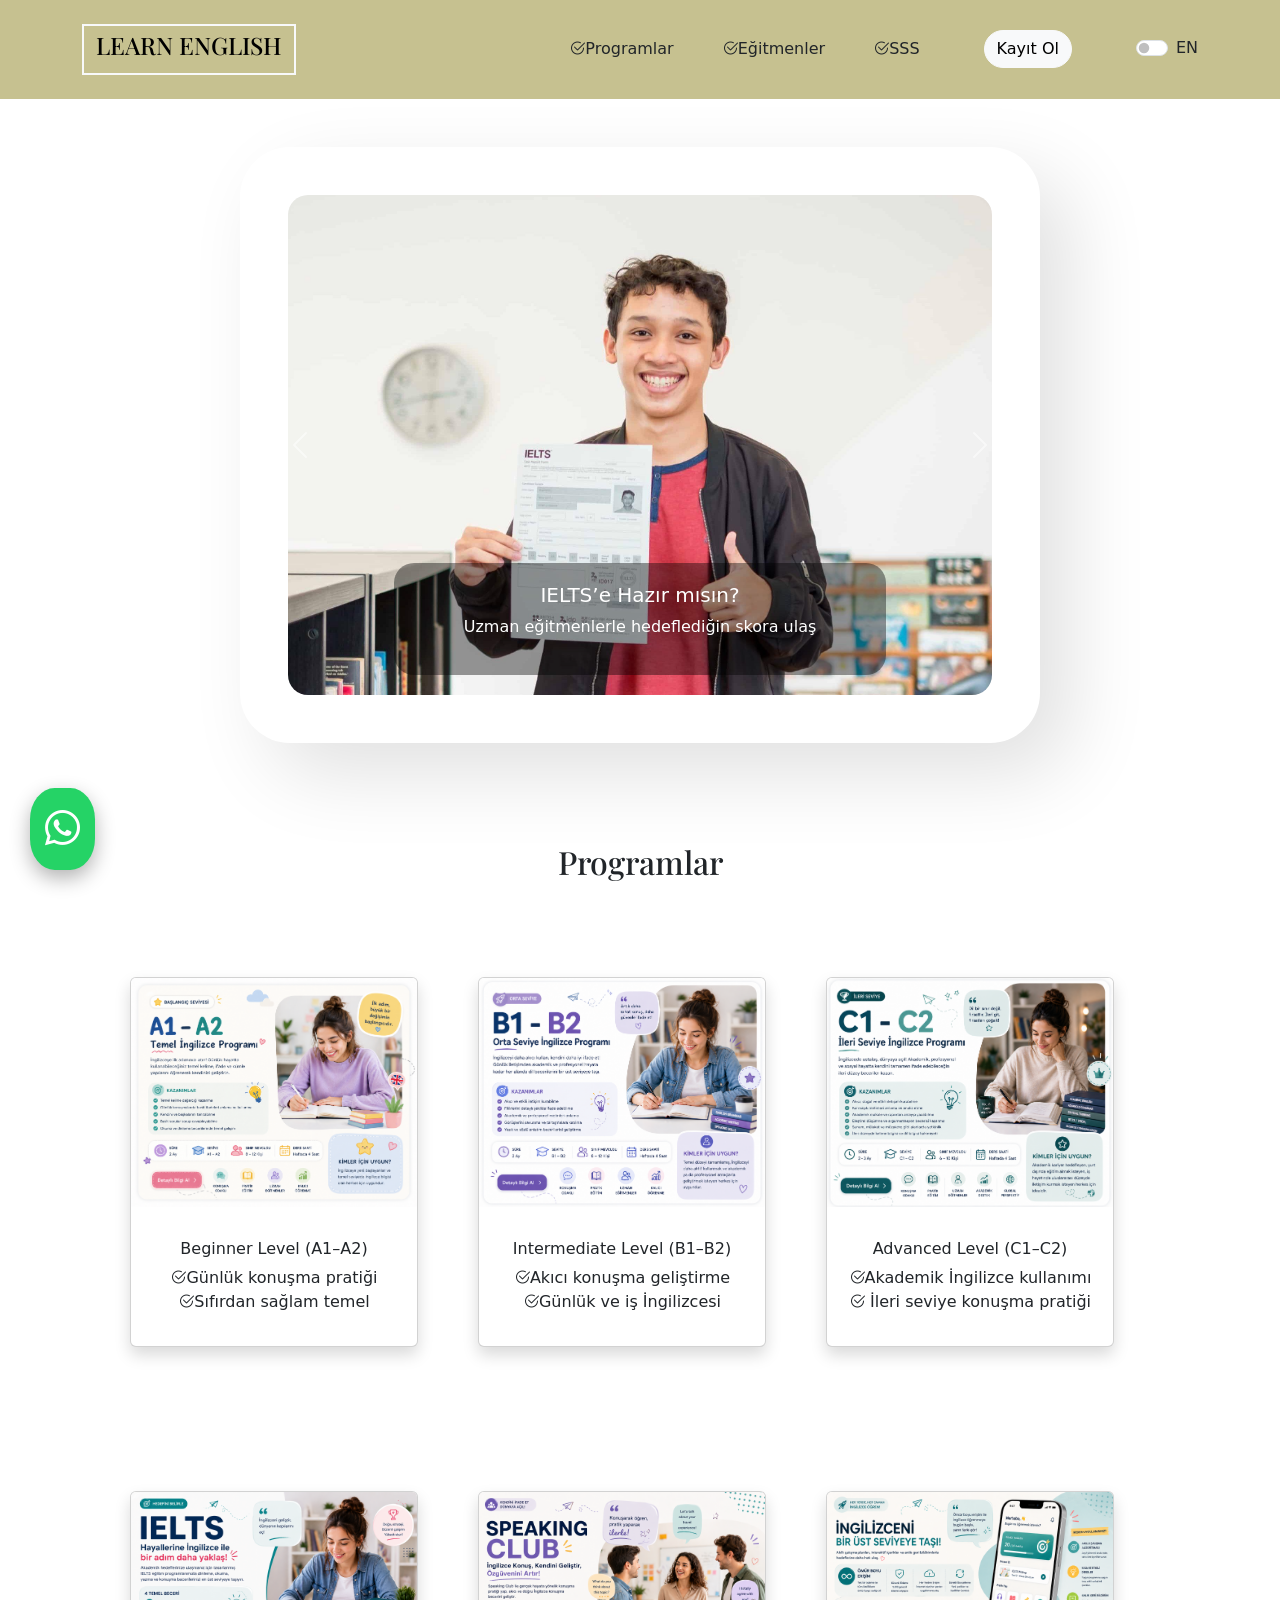
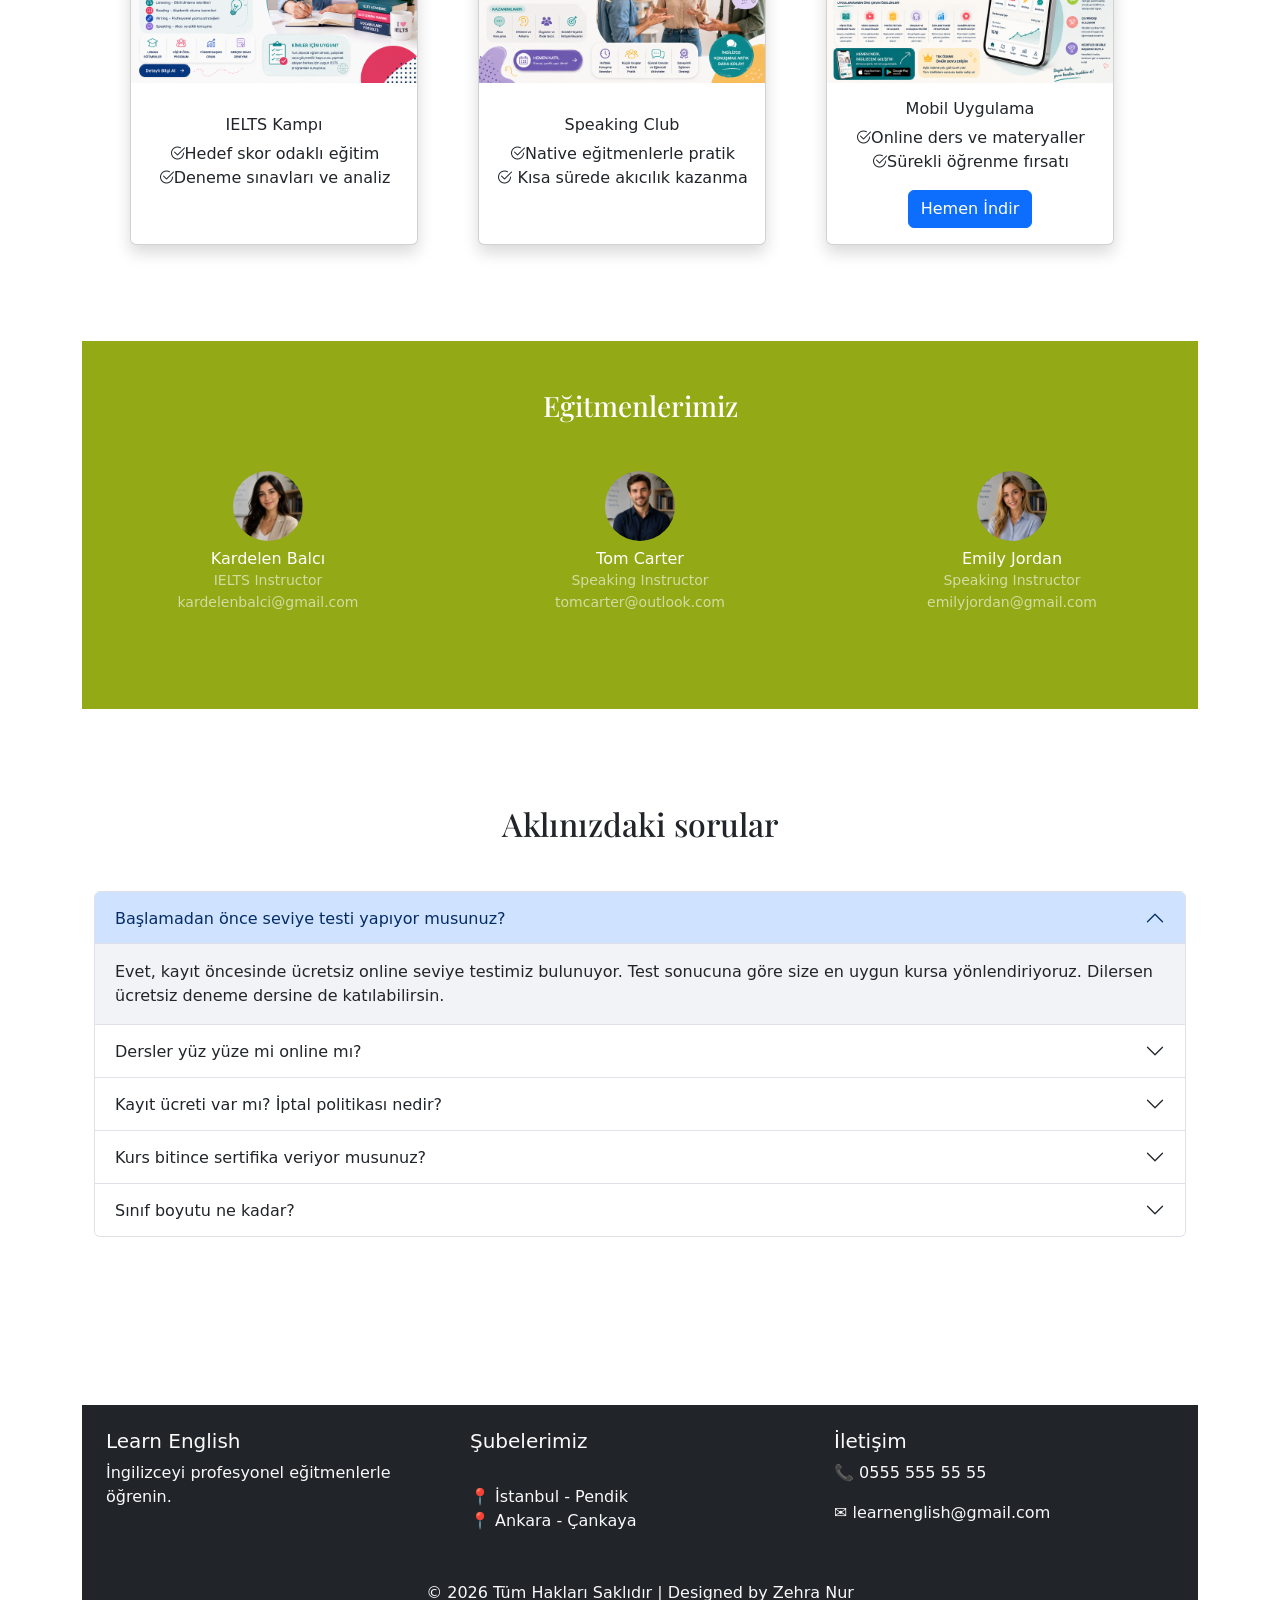
==== anasayfa.html @ 5dad7a72 "first commit" ====
<!DOCTYPE html>
<html lang="en">

<head>
    <meta charset="UTF-8">
    <meta name="viewport" content="width=device-width, initial-scale=1.0">
    <title>learnenglish</title>
    <link rel="stylesheet" href="style.css">
    <link href="https://cdn.jsdelivr.net/npm/bootstrap@5.3.8/dist/css/bootstrap.min.css" rel="stylesheet" integrity="sha384-sRIl4kxILFvY47J16cr9ZwB07vP4J8+LH7qKQnuqkuIAvNWLzeN8tE5YBujZqJLB" crossorigin="anonymous">
    <link href="https://cdn.jsdelivr.net/npm/bootstrap-icons@1.11.3/font/bootstrap-icons.css" rel="stylesheet"> <!--bootstrapin icon kütüphanesi cdn i yukarıdaki css için-->
    <!-- css için bootstrap cdn i -->


    <!-- google font tipi için link -->

    <link href="https://fonts.googleapis.com/css2?family=Playfair+Display&display=swap" rel="stylesheet">
</head>

<body>


    <nav class="navbar  py-4">

<div class="container">

<a  class="navbar-brand  navbar-expand-lg fw-normal border border-2 border-light" href="anasayfa.html"><h4 id="marka">
  <div class="container">LEARN ENGLISH</div></h4></a>


<!--3 satır şey için div açtık -->


<div class="d-flex gap-5 align-items-center">
      <a href="#programlar" class="nav-link" > <i class="bi bi-check2-circle"></i>Programlar</a>
      <a href="#eğitmenler"   class="nav-link" > <i class="bi bi-check2-circle"></i>Eğitmenler</a>
      <a href="#faq"   class="nav-link" > <i class="bi bi-check2-circle"></i>SSS</a>

      <a href="form.html" class="btn btn-light rounded-pill ms-3" id="signup">Kayıt Ol</a>

      <!--ingilizce switch butonu -->
      <div class="form-check form-switch ms-3">
  <input class="form-check-input" type="checkbox" id="languageSwitch" style="cursor: pointer;">
  <label class="form-check-label" for="languageSwitch" id="langLabel">EN</label> 
</div>
    </div>

</div>

    </nav>



<!--slider bölümü-->
<section class="slider-section">


  <div id="carouselExampleCaptions" class="carousel slide mt-5 p-5"  data-bs-ride="carousel" data-bs-interval="3000"> <!--bu özellik hızını ayarlıyor data bs interval ve otomatik hareket ettiriyor -->
  <div class="carousel-indicators ">
    <button type="button" data-bs-target="#carouselExampleCaptions" data-bs-slide-to="0" class="active" aria-current="true" aria-label="Slide 1"></button>
    <button type="button" data-bs-target="#carouselExampleCaptions" data-bs-slide-to="1" aria-label="Slide 2"></button>
    <button type="button" data-bs-target="#carouselExampleCaptions" data-bs-slide-to="2" aria-label="Slide 3"></button>
  </div>
  <div class="carousel-inner">
    <div class="carousel-item active">
      <img src="kurs foto1.jpg" class="d-block w-100" alt="resim bulunamadı">
      <div class="carousel-caption d-none d-md-block">
        <h5>IELTS’e Hazır mısın?</h5>
        <p>Uzman eğitmenlerle hedeflediğin skora ulaş</p>
      </div>
    </div>
    <div class="carousel-item">
      <img src="kurs foto2.png" class="d-block w-100" alt="resim bulunamadı">
      <div class="carousel-caption d-none d-md-block">
        <h5>Profesyonel Eğitimle İngilizceyi Öğren</h5>
        <p>Güncel kaynaklar, yardımcı kitaplar ve konuşma odaklı dersler</p>
      </div>
    </div>
    <div class="carousel-item">
      <a href="form.html"><img src="kurs foto3.png" class="d-block w-100"  alt="resim bulunamadı"></a>
      <div class="carousel-caption d-none d-md-block">
       <a href="form.html " target="_blank"><h5>Fırsatı Kaçırma, Hemen Başla</h5></a> <!--başka sayfada açılması için target ekledik-->
       <a href="form.html"><p>%20 indirim fırsatıyla hemen aramıza katıl</p></a> 
      </div>
    </div>
   
  </div>   <!--bu oklar aşağı eklenmesine ragmen nasıl uste cıkıyor -->
  <button class="carousel-control-prev" type="button" data-bs-target="#carouselExampleCaptions" data-bs-slide="prev">
    <span class="carousel-control-prev-icon" aria-hidden="true"></span>
    <span class="visually-hidden">Previous</span>
  </button>
  <button class="carousel-control-next" type="button" data-bs-target="#carouselExampleCaptions" data-bs-slide="next">
    <span class="carousel-control-next-icon" aria-hidden="true"></span>
    <span class="visually-hidden">Next</span>
  </button>
</div>

</section>





<!--programlar bölümü -->  <!--bootstrap classa shadow eklersen direkt gölgelendirir border çeker -->



<div class="container" id="programlar" >
  
<h2 id="marka"   class="section-title text-center mb-5 ">
      Programlar
    </h2>
<div class="container text-center p-5 my-5 ">
  <div class="row">
    <div class="col">
     <div class="card shadow" style="width: 18rem;" onclick="openImage('program1.png')"><!--onclick ekledik en altta body kapanmadan overlay foto var div içinde bir de css ve js kodu var incele bir de neden bu dive onclick ekledik başka div değil -->
  <img src="program1.png" class="card-img-top" alt="...">
  <div class="card-body">
    <p class="card-text"><h6>Beginner Level (A1–A2)</h6>   <i class="bi bi-check2-circle"></i>Günlük konuşma pratiği <br> <i class="bi bi-check2-circle"></i>Sıfırdan sağlam temel</p>
  </div>
</div>
    </div>
    <div class="col">
      <div class="card shadow" style="width: 18rem;" onclick="openImage('program2.png')">
  <img src="program2.png" class="card-img-top" alt="...">
  <div class="card-body">
    <p class="card-text"><h6>Intermediate Level (B1–B2)</h6> <i class="bi bi-check2-circle"></i>Akıcı konuşma geliştirme <br><i class="bi bi-check2-circle"></i>Günlük ve iş İngilizcesi </p>
  </div>
</div>
    </div>
    <div class="col">
      <div class="card shadow " style="width: 18rem;" onclick="openImage('program3.png')">
  <img src="program3.png" class="card-img-top" alt="...">
  <div class="card-body">
    <p class="card-text"> <h6>Advanced Level (C1–C2)</h6> <i class="bi bi-check2-circle"></i>Akademik İngilizce kullanımı <br><i class="bi bi-check2-circle"></i>
   İleri seviye konuşma pratiği </p>
  </div>
</div>
    </div>
  </div>
</div>

<div class="container text-center p-5  ">
  <div class="row">
    <div class="col-md-4 d-flex">
     <div class="card shadow" style="width: 18rem;" onclick="openImage('ıelts.png')"  >
  <img src="ıelts.png" class="card-img-top" alt="...">
  <div class="card-body">
    <p class="card-text"> <h6>IELTS Kampı</h6> <i class="bi bi-check2-circle"></i>Hedef skor odaklı eğitim <br> <i class="bi bi-check2-circle"></i>Deneme sınavları ve analiz </p>
</div>

</div>
    </div>
    <div class="col-md-4 d-flex">
      <div class="card shadow" style="width: 18rem;" onclick="openImage('speakıng-club.png')">
  <img src="speakıng-club.png" class="card-img-top" alt="...">
  <div class="card-body">
    <p class="card-text"> <h6>Speaking Club</h6> <i class="bi bi-check2-circle"></i>Native eğitmenlerle pratik <br> 
     <i class="bi bi-check2-circle"></i> Kısa sürede akıcılık kazanma

      
    </p>


  </div>
</div>
    </div>
    <div class="col-md-4 d-flex">

<div class="card shadow" style="width: 18rem;" onclick="openImage('app.png')">
  <img src="app.png" class="card-img-top" alt="...">
  <div class="card-body">
    <h6 class="card-title">Mobil Uygulama</h6>
    <p class="card-text"><i class="bi bi-check2-circle"></i>Online ders ve materyaller <br> <i class="bi bi-check2-circle"></i>Sürekli öğrenme fırsatı</p>
    <a href="https://www.apple.com/app-store/" target="_blank" class="btn btn-primary">Hemen İndir </a>
  </div>
</div>

    </div>
   
</div>
 
</div>

<!--eğitmenlerimiz bölümü-->

<section id="eğitmenler" class="teachers py-5 mt-5 mb-5 full-section ">
  <div class="container-fluid">

    <h3 id="marka" class="text-center mb-5 ">Eğitmenlerimiz</h3>

    <div class="row text-center ">

      <div class="col-md-4 mb-5">
        <img src="Teacher1.png" class="teacher-img">
        <h6 class="mt-2 mb-0">Kardelen Balcı</h6>
        <small>IELTS Instructor</small>
        <small class="d-block">kardelenbalci@gmail.com</small>
      </div>

      <div class="col-md-4">
        <img src="Teacher2.png" class="teacher-img">
        <h6 class="mt-2 mb-0">Tom Carter</h6>
                <small>Speaking Instructor</small> <!--small tagı yazıyı arka planda gösterir -->
                <small class="d-block">tomcarter@outlook.com</small>

      </div>

      <div class="col-md-4">
        <img src="Teacher3.png" class="teacher-img">
        <h6 class="mt-2 mb-0">Emily Jordan </h6>
        <small>Speaking Instructor</small>
        <small class="d-block">emilyjordan@gmail.com</small>
      </div>

    </div>

  </div>
</section>


<!-- sss kısmı -->


<section class="faq py-5  " id="faq" style="height:600px">
  <div class="container">

    <h2 id="marka"   class="section-title text-center mb-5">
      Aklınızdaki sorular
    </h2>

    <div class="accordion" id="faqAccordion">

      <div class="accordion-item">
        <h2 class="accordion-header" id="headingOne">
          <button class="accordion-button " type="button" data-bs-toggle="collapse" data-bs-target="#questionOne">
            Başlamadan önce seviye testi yapıyor musunuz?
          </button>
        </h2>
        <div id="questionOne" class="accordion-collapse collapse show" data-bs-parent="#faqAccordion">
          <div class="accordion-body">
            Evet, kayıt öncesinde ücretsiz online seviye testimiz bulunuyor. Test sonucuna göre size en uygun kursa yönlendiriyoruz. Dilersen ücretsiz deneme dersine de katılabilirsin.
          </div>
        </div>
      </div>

      <div class="accordion-item">
        <h2 class="accordion-header" id="headingTwo">
          <button class="accordion-button collapsed" type="button" data-bs-toggle="collapse" data-bs-target="#questionTwo">
            Dersler yüz yüze mi online mı?
          </button>
        </h2>
        <div id="questionTwo" class="accordion-collapse collapse" data-bs-parent="#faqAccordion">
          <div class="accordion-body">
            Her iki seçeneği de sunuyoruz. Merkezimizde yüz yüze ya da canlı online derslerle esnek bir öğrenme deneyimi yaşayabilirsin.
          </div>
        </div>
      </div>

      <div class="accordion-item">
        <h2 class="accordion-header" id="headingThree">
          <button class="accordion-button collapsed" type="button" data-bs-toggle="collapse" data-bs-target="#questionThree">
            Kayıt ücreti var mı? İptal politikası nedir?
          </button>
        </h2>
        <div id="questionThree" class="accordion-collapse collapse" data-bs-parent="#faqAccordion">
          <div class="accordion-body">
            Kayıt ücreti yoktur. İlk dersten itibaren 14 gün içinde herhangi bir gerekçe göstermeden iptal edebilir, ödediğin ücretin tamamını geri alabilirsin.
          </div>
        </div>
      </div>

      <div class="accordion-item">
        <h2 class="accordion-header" id="headingFour">
          <button class="accordion-button collapsed" type="button" data-bs-toggle="collapse" data-bs-target="#questionFour">
            Kurs bitince sertifika veriyor musunuz?
          </button>
        </h2>
        <div id="questionFour" class="accordion-collapse collapse" data-bs-parent="#faqAccordion">
          <div class="accordion-body">
            Evet, kurs tamamlandığında uluslararası geçerliliği olan LearnEnglish tamamlama sertifikası veriyoruz. IELTS/TOEFL kurslarında ise sınav başvuru desteği de sağlıyoruz.
          </div>
        </div>
      </div>

      <div class="accordion-item">
        <h2 class="accordion-header" id="headingFive">
          <button class="accordion-button collapsed" type="button" data-bs-toggle="collapse" data-bs-target="#questionFive">
            Sınıf boyutu ne kadar?
          </button>
        </h2>
        <div id="questionFive" class="accordion-collapse collapse" data-bs-parent="#faqAccordion">
          <div class="accordion-body">
            Maksimum 8 kişilik küçük sınıflarla çalışıyoruz. Bu sayede her öğrenciye kişisel ilgi gösterilebiliyor ve hızlı ilerleme sağlanıyor.
          </div>
        </div>
      </div>

    </div>
  </div>
</section>


<a href="https://wa.me/090000000" target="_blank" class="whatsapp-btn">
  <i class="bi bi-whatsapp"></i>
</a>




<footer class="bg-dark text-light pt-4 mt-5 w-100 container-fluid">
  <div>
    
  </div>
  <div class="container-fluid text-center text-md-start ">
    <div class="row">
                                     <!--grid maantıgı kullanmıs -->
      
      <div class="col-md-4 mb-3 ">
        <h5>Learn English</h5>
        <p>İngilizceyi profesyonel eğitmenlerle öğrenin.</p>
      </div>

      
      <div class="col-md-4 mb-3">
        <h5>Şubelerimiz</h5>
        <br>
        <ul class="list-unstyled">
          <li>📍 İstanbul - Pendik</li>
          <li>📍 Ankara - Çankaya</li>
         
        </ul>
      </div>

     
      <div class="col-md-4 mb-3">
        <h5>İletişim</h5>
        <p>📞 0555 555 55 55</p>
        <p>✉️ learnenglish@gmail.com</p>
      </div>

    </div>
  </div>

  
  <div class="text-center p-3 "> <!--ayrı divde araya çizgi cekmek istersek border top yapabiliriz bu div için -->
    © 2026 Tüm Hakları Saklıdır | Designed by Zehra Nur
  </div>
</footer>

<!--programlar bölümünde resme tıklayınca açılması için -->
<div id="imageOverlay" onclick="closeImage()">
  <img id="overlayImg">
</div>

 <script src="https://cdn.jsdelivr.net/npm/bootstrap@5.3.3/dist/js/bootstrap.bundle.min.js"></script>
  <script src="script.js"></script>



</body>
</html>



<!-- en son mobile düşünce navbarın 3 tane yazısını metü butonuna dönüştürecek responsive özelliği yaz -->
---- style.css ----
.navbar{
    background-color: #c6c190;
}
#marka{

  font-family: "Playfair Display", serif; /* şimdilik sadece marka başlığına font family verdim*/
}



.accordion-body{

  background-color: rgb(242, 243, 246);  /* accordion kapanmıyor tıklayınca ona bakacam */
}

.slider-section {
  background-color:rgb(255, 255, 255);
  padding-bottom: 100px;
}

#carouselExampleCaptions{
  max-width: 800px;
  margin:auto;

}

.carousel-item img {
  height: 500px;
  object-fit: cover;
  object-position: left center; 
  border-radius: 20px;
}

.carousel-caption {
  background: rgba(0,0,0,0.4);
  padding: 15px;
  border-radius: 20px;
  opacity:100%;
}

.carousel-caption a{

  color:white;
  text-decoration: none;  /*  linlerdeki alt çizgiyi kaldırdık */
}


.carousel { 
  max-width:1000px;
  margin: 20px auto;          /* slidera golge ver kart sekli vermek için (dliderın cevrsini değiştiremedim ona bak */
  border-radius: 50px;
  overflow: hidden;
  box-shadow:30px 30px 80px rgba(0, 0, 0, 0.12);
  
}


/* yan okları prev next icon rengini ayarlamayı öğren */
.card:hover {
  transform: scale(1.1); /*büyüme oranı */
  transition: 0.2s;  /* geçiş yumuşaklığı*/
}

.whatsapp-btn {  /* css yazmasaydık a nın içine ikon koydugumuz için direkt en alta icon gelirdi link özelliğiyle */
  position: fixed;
  bottom: 30px;
  left: 30px;  /* right yapsak sagdan kac bosluk var onu ayarlaruz*/
  background-color: #25D366;
  color: white;
  font-size: 35px;
  padding: 15px;
  border-radius: 38%;
  z-index: 999;
  box-shadow: 0 8px 20px rgba(0,0,0,0.3);  
}

.whatsapp-btn:hover {
  color: white;
  transform: scale(1.1);
}




/* form bolumu */
form{

  background-color: rgb(224, 224, 216);
 border-radius: 90px;

 
}

.form-label{
  color: rgb(21, 21, 0);
}

/* form akan başlık bölümü*/
.kayan-yazı{
  width: 100%;
  overflow: hidden;
  background: #f8f9fa;
  white-space: nowrap;
  box-sizing: border-box;
}

.kayan-yazı p {
  display: inline-block;
  padding-left: 100%;
  animation: kaydir 8s linear infinite;
  font-weight: bolder;
  color: black;

}

@keyframes kaydir {
  0% {
    transform: translateX(0);
  }
  100% {
    transform: translateX(-100%);
  }
}

/* -100% → kendi genişliği kadar sola gider
100% → kendi genişliği kadar sağa gider*/

/* eğitmenler */
.teachers {
  background: #93a915;
  color: white;
}

.teacher-img {
  width: 70px;
  height: 70px;
  border-radius: 50%;
}

small {
  color: rgba(255,255,255,0.6);
}


#imageOverlay {
  position: fixed;
  top: 0;
  left: 0;
  width: 100%;
  height: 100%;
  background-color: rgba(0,0,0,0.8);
  display: none;
  justify-content: center;
  align-items: center;
  z-index: 9999;
}

#overlayImg {
  max-width: 90%;
  max-height: 90%;
}


/* butona basınca renginin değişmesini ayarlayamadım ona bak */
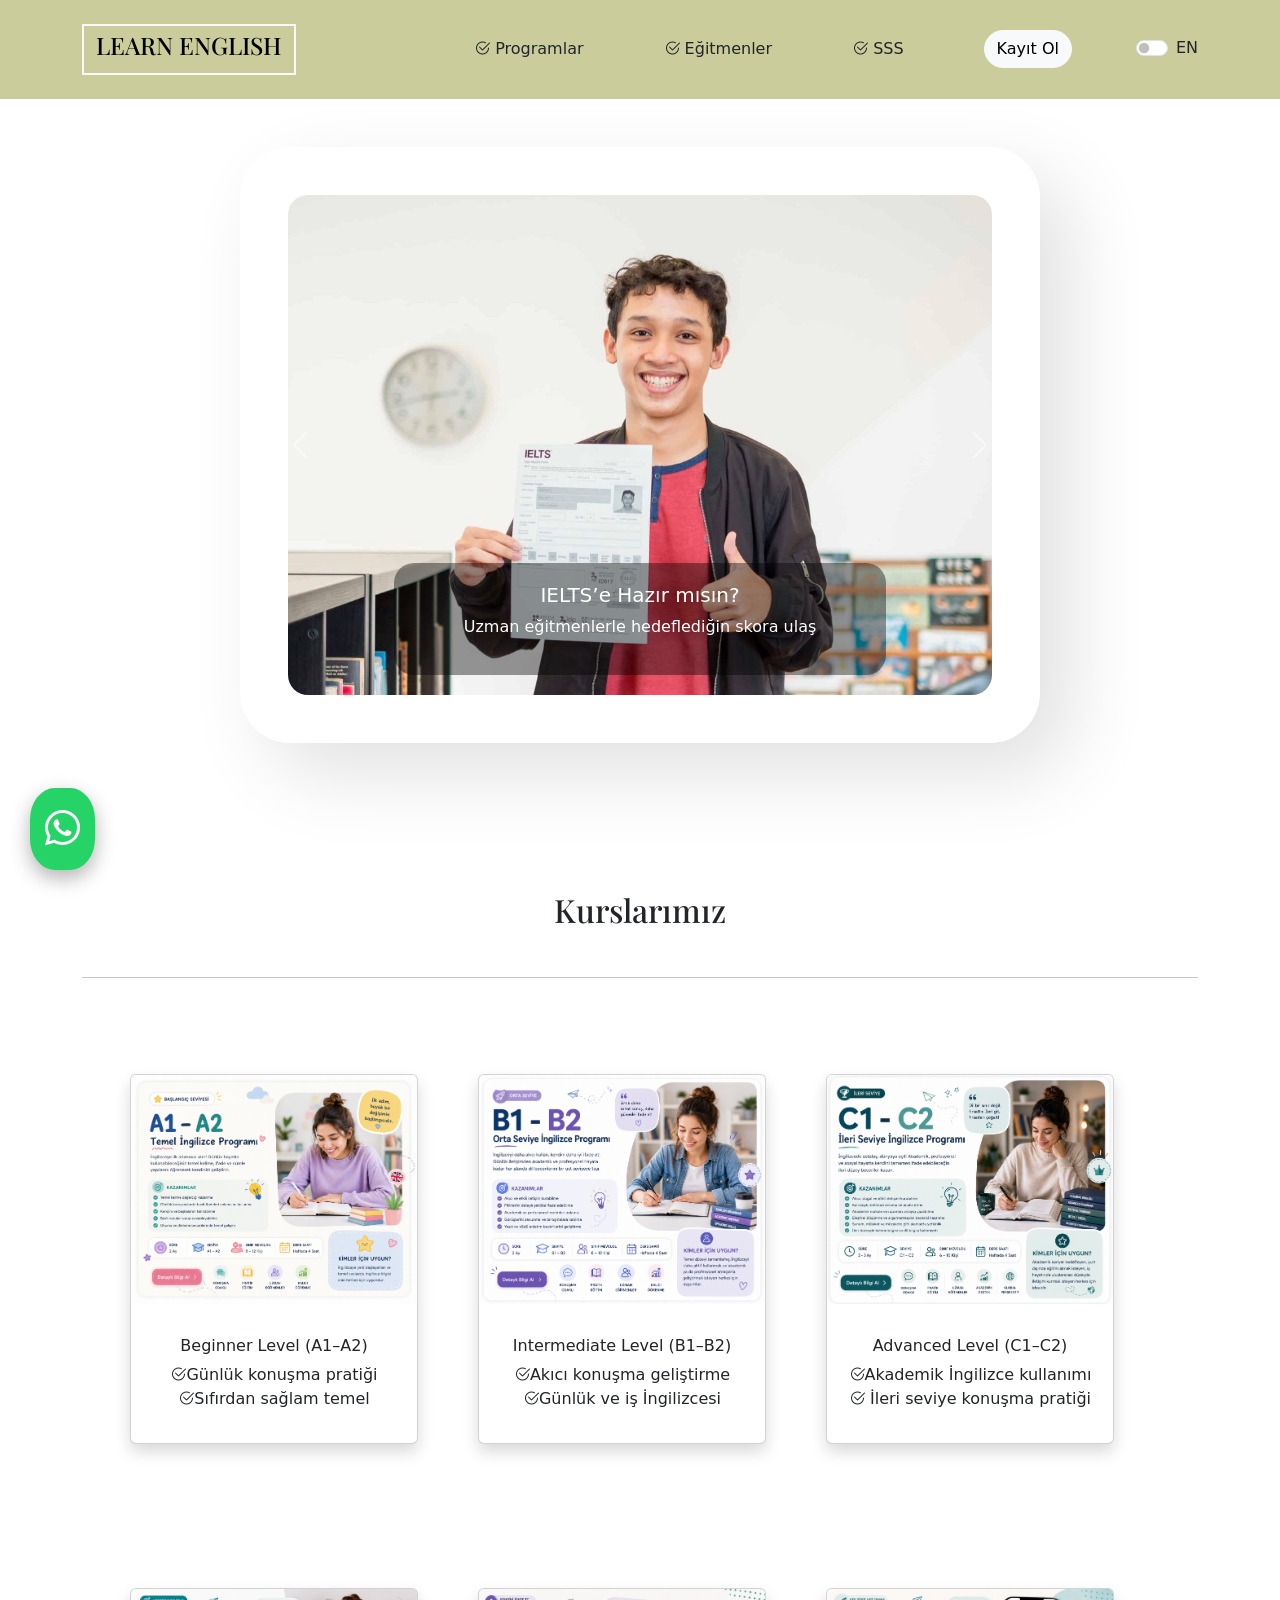
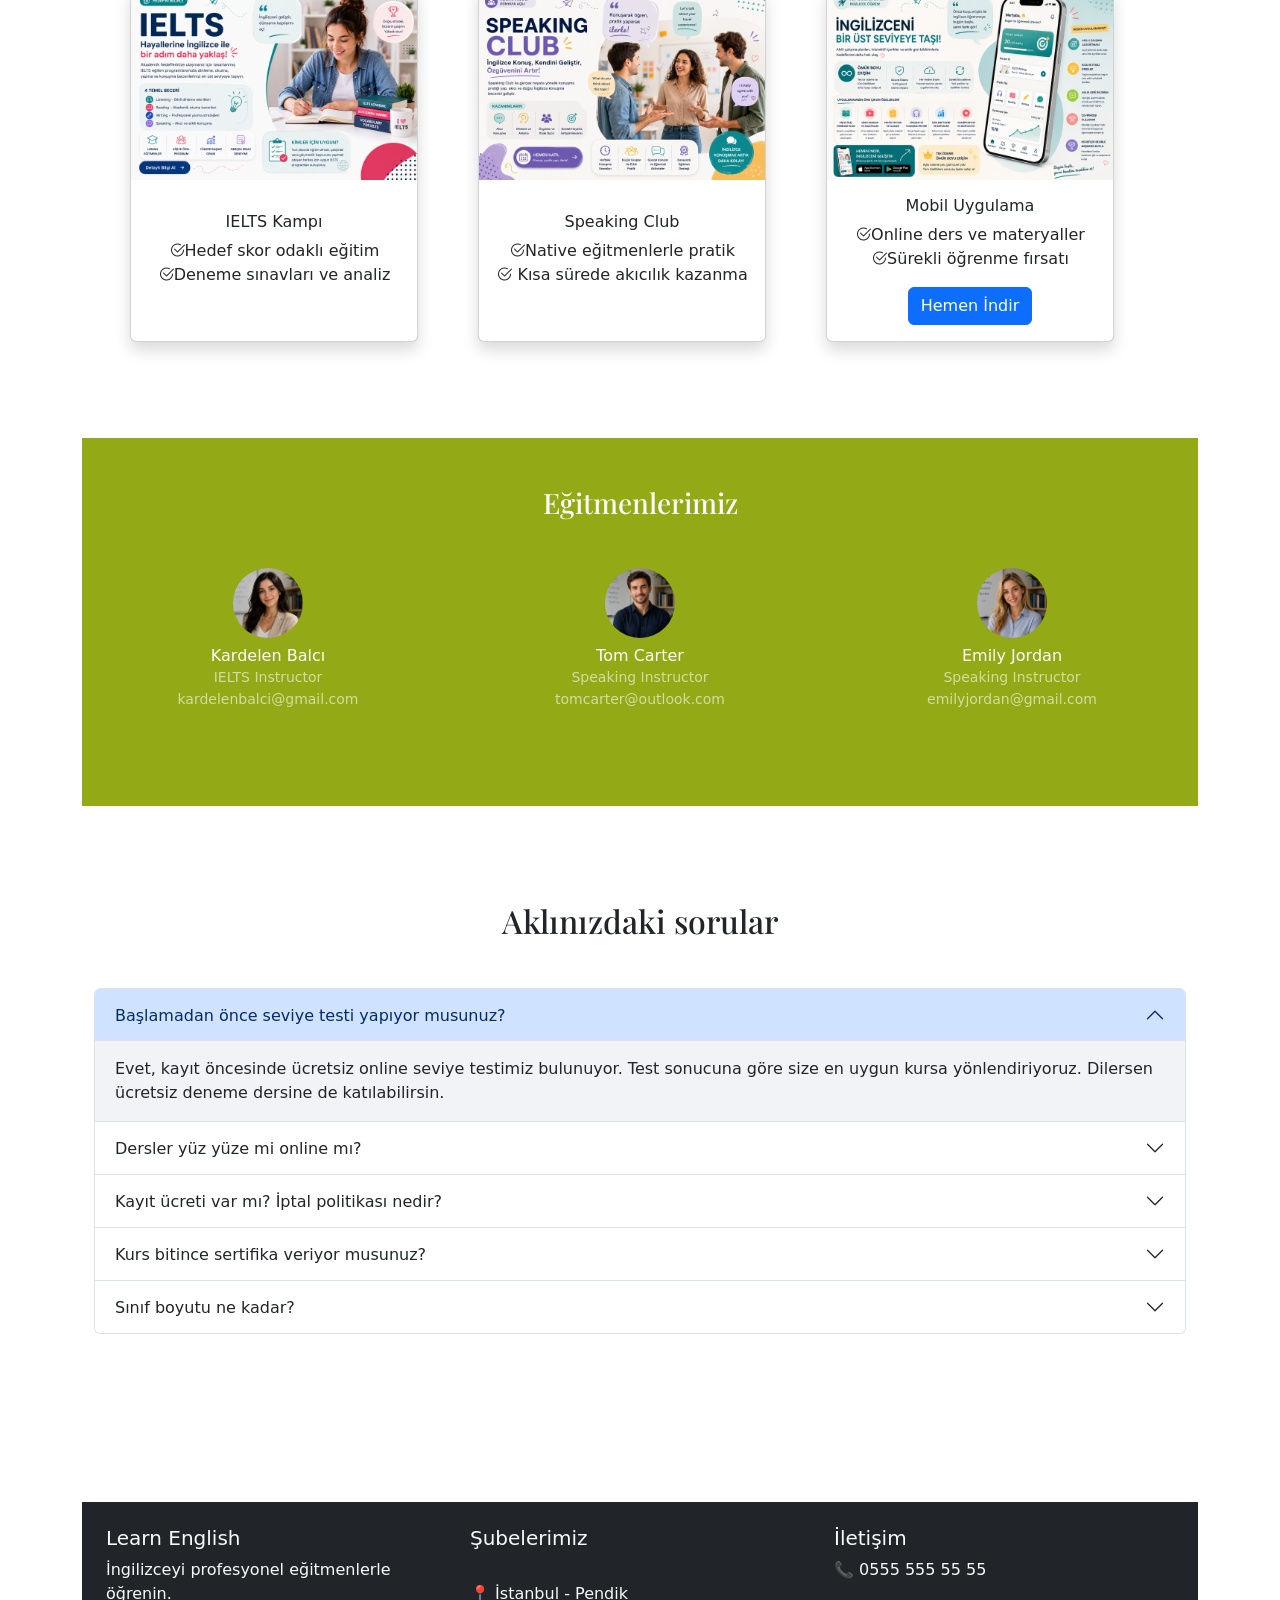
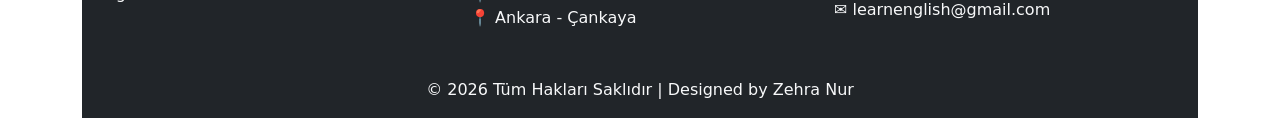
==== commit fea12ebf: "updated language switch and website sections" ====
--- a/anasayfa.html
+++ b/anasayfa.html
@@ -23,19 +23,21 @@
 
 <div class="container">
 
-<a  class="navbar-brand  navbar-expand-lg fw-normal border border-2 border-light" href="anasayfa.html"><h4 id="marka">
+<a  class="navbar-brand  navbar-expand-lg fw-normal border border-2 border-light" href="anasayfa.html"><h4 class="marka">
   <div class="container">LEARN ENGLISH</div></h4></a>
 
 
 <!--3 satır şey için div açtık -->
 
 
-<div class="d-flex gap-5 align-items-center">
-      <a href="#programlar" class="nav-link" > <i class="bi bi-check2-circle"></i>Programlar</a>
-      <a href="#eğitmenler"   class="nav-link" > <i class="bi bi-check2-circle"></i>Eğitmenler</a>
-      <a href="#faq"   class="nav-link" > <i class="bi bi-check2-circle"></i>SSS</a>
-
-      <a href="form.html" class="btn btn-light rounded-pill ms-3" id="signup">Kayıt Ol</a>
+<div class="d-flex gap-5 align-items-center ">
+      <a href="#programlar"   class="nav-link mx-3" > <i class="bi bi-check2-circle"></i> <span id="programText">Programlar</span></a>
+      <a href="#eğitmenler"  class="nav-link mx-3" > <i class="bi bi-check2-circle"></i>  <span id="teacherText">Eğitmenler</span>
+</a>
+      <a href="#faq"   class="nav-link mx-3" > <i class="bi bi-check2-circle"></i>  <span id="sssText">SSS</span>
+</a>
+
+      <a href="form.html"  class="btn btn-light rounded-pill ms-3" id="signup">Kayıt Ol</a>
 
       <!--ingilizce switch butonu -->
       <div class="form-check form-switch ms-3">
@@ -106,14 +108,14 @@
 
 <div class="container" id="programlar" >
   
-<h2 id="marka"   class="section-title text-center mb-5 ">
-      Programlar
-    </h2>
+<h2 id="BaslikProgramlar" class="section-title text-center mb-5 my-5 marka">
+      Kurslarımız
+    </h2> <hr>
 <div class="container text-center p-5 my-5 ">
   <div class="row">
     <div class="col">
      <div class="card shadow" style="width: 18rem;" onclick="openImage('program1.png')"><!--onclick ekledik en altta body kapanmadan overlay foto var div içinde bir de css ve js kodu var incele bir de neden bu dive onclick ekledik başka div değil -->
-  <img src="program1.png" class="card-img-top" alt="...">
+  <img src="program1.png" class="card-img-top" alt="resim bulunamadı">
   <div class="card-body">
     <p class="card-text"><h6>Beginner Level (A1–A2)</h6>   <i class="bi bi-check2-circle"></i>Günlük konuşma pratiği <br> <i class="bi bi-check2-circle"></i>Sıfırdan sağlam temel</p>
   </div>
@@ -121,7 +123,7 @@
     </div>
     <div class="col">
       <div class="card shadow" style="width: 18rem;" onclick="openImage('program2.png')">
-  <img src="program2.png" class="card-img-top" alt="...">
+  <img src="program2.png" class="card-img-top" alt="resim bulunamadı">
   <div class="card-body">
     <p class="card-text"><h6>Intermediate Level (B1–B2)</h6> <i class="bi bi-check2-circle"></i>Akıcı konuşma geliştirme <br><i class="bi bi-check2-circle"></i>Günlük ve iş İngilizcesi </p>
   </div>
@@ -129,7 +131,7 @@
     </div>
     <div class="col">
       <div class="card shadow " style="width: 18rem;" onclick="openImage('program3.png')">
-  <img src="program3.png" class="card-img-top" alt="...">
+  <img src="program3.png" class="card-img-top" alt="resim bulunamadı ">
   <div class="card-body">
     <p class="card-text"> <h6>Advanced Level (C1–C2)</h6> <i class="bi bi-check2-circle"></i>Akademik İngilizce kullanımı <br><i class="bi bi-check2-circle"></i>
    İleri seviye konuşma pratiği </p>
@@ -142,8 +144,8 @@
 <div class="container text-center p-5  ">
   <div class="row">
     <div class="col-md-4 d-flex">
-     <div class="card shadow" style="width: 18rem;" onclick="openImage('ıelts.png')"  >
-  <img src="ıelts.png" class="card-img-top" alt="...">
+     <div class="card shadow" style="width: 18rem;" onclick="openImage('ielts.png')"  >
+  <img src="ielts.png" class="card-img-top" alt="resim bulunamadı">
   <div class="card-body">
     <p class="card-text"> <h6>IELTS Kampı</h6> <i class="bi bi-check2-circle"></i>Hedef skor odaklı eğitim <br> <i class="bi bi-check2-circle"></i>Deneme sınavları ve analiz </p>
 </div>
@@ -152,7 +154,7 @@
     </div>
     <div class="col-md-4 d-flex">
       <div class="card shadow" style="width: 18rem;" onclick="openImage('speakıng-club.png')">
-  <img src="speakıng-club.png" class="card-img-top" alt="...">
+  <img src="speakıng-club.png" class="card-img-top" alt="resim bulunamadı">
   <div class="card-body">
     <p class="card-text"> <h6>Speaking Club</h6> <i class="bi bi-check2-circle"></i>Native eğitmenlerle pratik <br> 
      <i class="bi bi-check2-circle"></i> Kısa sürede akıcılık kazanma
@@ -167,7 +169,7 @@
     <div class="col-md-4 d-flex">
 
 <div class="card shadow" style="width: 18rem;" onclick="openImage('app.png')">
-  <img src="app.png" class="card-img-top" alt="...">
+  <img src="app.png" class="card-img-top" alt="resim bulunamadı">
   <div class="card-body">
     <h6 class="card-title">Mobil Uygulama</h6>
     <p class="card-text"><i class="bi bi-check2-circle"></i>Online ders ve materyaller <br> <i class="bi bi-check2-circle"></i>Sürekli öğrenme fırsatı</p>
@@ -186,7 +188,7 @@
 <section id="eğitmenler" class="teachers py-5 mt-5 mb-5 full-section ">
   <div class="container-fluid">
 
-    <h3 id="marka" class="text-center mb-5 ">Eğitmenlerimiz</h3>
+    <h3 id="eğitmenlerBaslik" class="text-center mb-5 marka ">Eğitmenlerimiz</h3>
 
     <div class="row text-center ">
 
@@ -224,7 +226,7 @@
 <section class="faq py-5  " id="faq" style="height:600px">
   <div class="container">
 
-    <h2 id="marka"   class="section-title text-center mb-5">
+    <h2  id="FAQ" class="section-title text-center mb-5 marka ">
       Aklınızdaki sorular
     </h2>
 
@@ -232,8 +234,9 @@
 
       <div class="accordion-item">
         <h2 class="accordion-header" id="headingOne">
-          <button class="accordion-button " type="button" data-bs-toggle="collapse" data-bs-target="#questionOne">
+          <button class="accordion-button " type="button" data-bs-toggle="collapse" data-bs-target="#questionOne" >
             Başlamadan önce seviye testi yapıyor musunuz?
+            
           </button>
         </h2>
         <div id="questionOne" class="accordion-collapse collapse show" data-bs-parent="#faqAccordion">
@@ -322,7 +325,7 @@
 
       
       <div class="col-md-4 mb-3">
-        <h5>Şubelerimiz</h5>
+        <h5 id="şubeler">Şubelerimiz</h5>
         <br>
         <ul class="list-unstyled">
           <li>📍 İstanbul - Pendik</li>
@@ -333,7 +336,7 @@
 
      
       <div class="col-md-4 mb-3">
-        <h5>İletişim</h5>
+        <h5 id="contact">İletişim</h5>
         <p>📞 0555 555 55 55</p>
         <p>✉️ learnenglish@gmail.com</p>
       </div>
--- a/style.css
+++ b/style.css
@@ -1,9 +1,10 @@
 
 
 .navbar{
-    background-color: #c6c190;
+    background-color: #cacd9b;
 }
-#marka{
+
+.marka{
 
   font-family: "Playfair Display", serif; /* şimdilik sadece marka başlığına font family verdim*/
 }
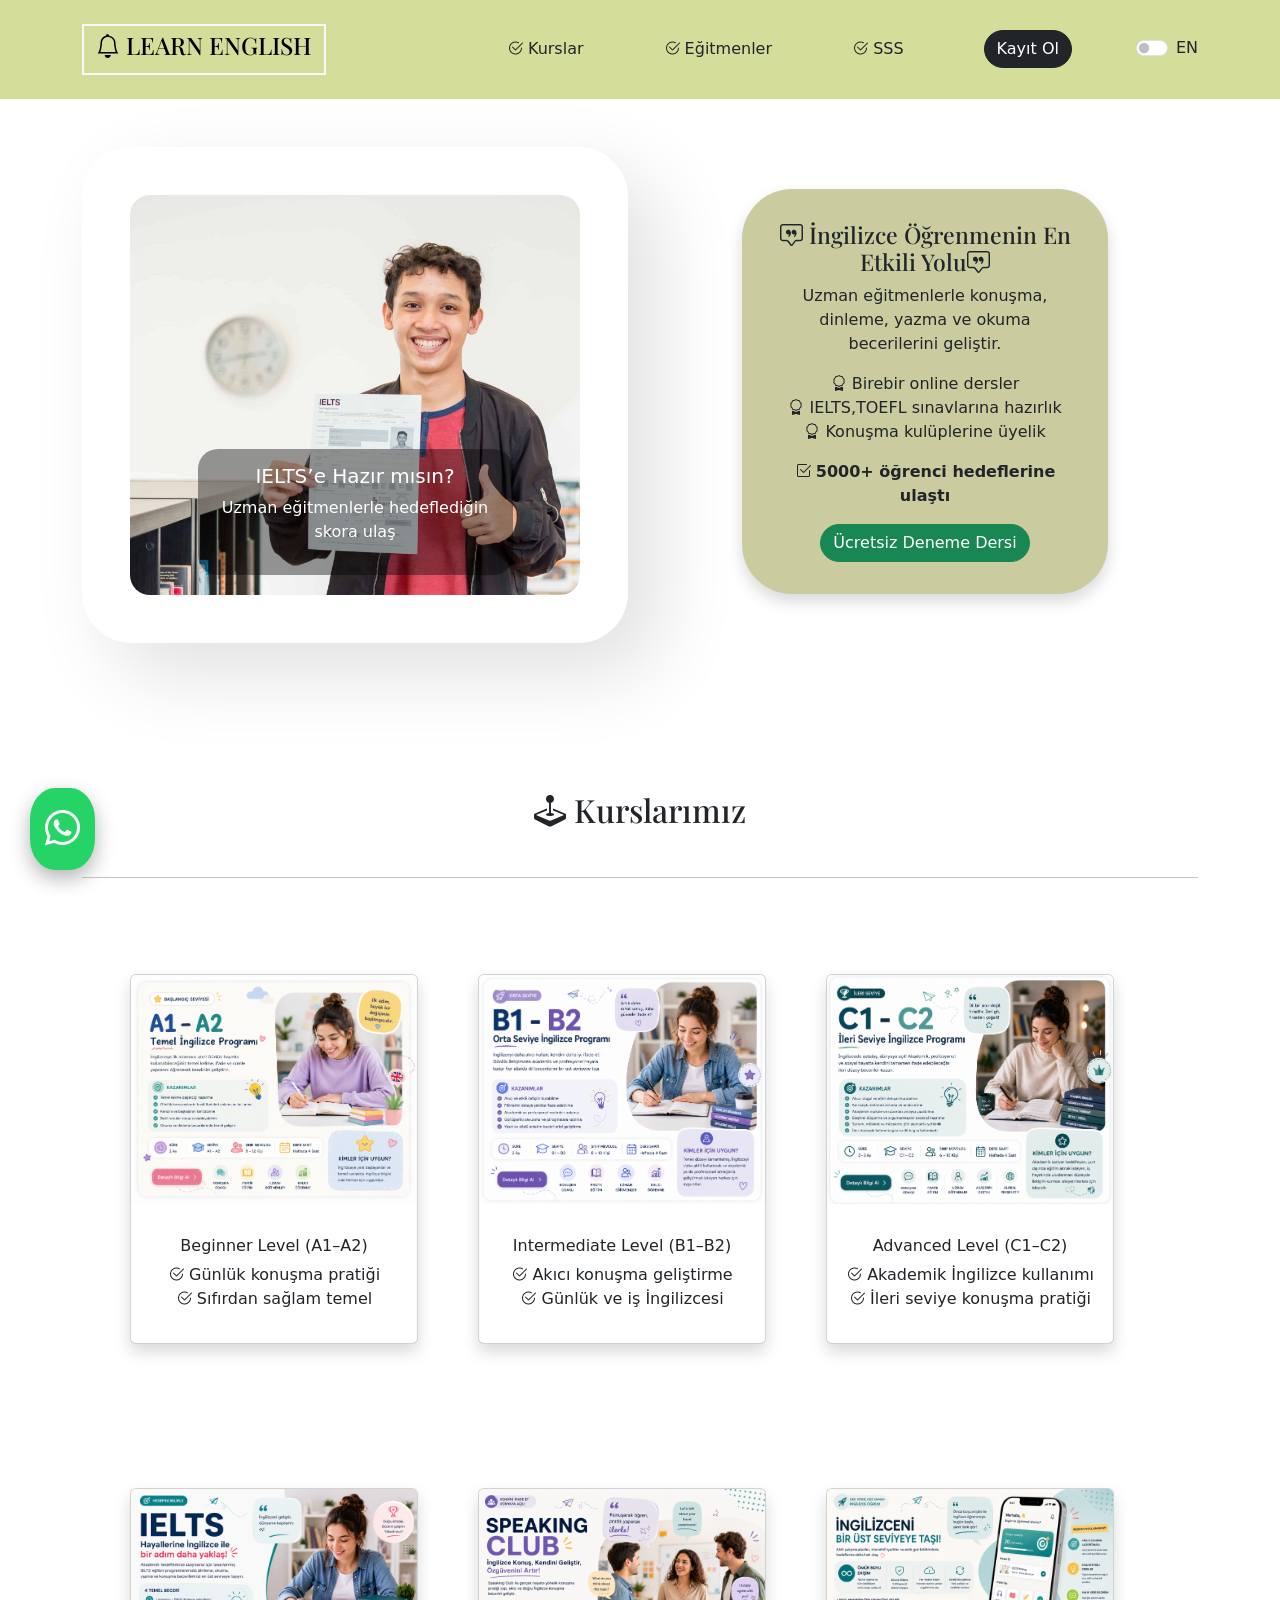
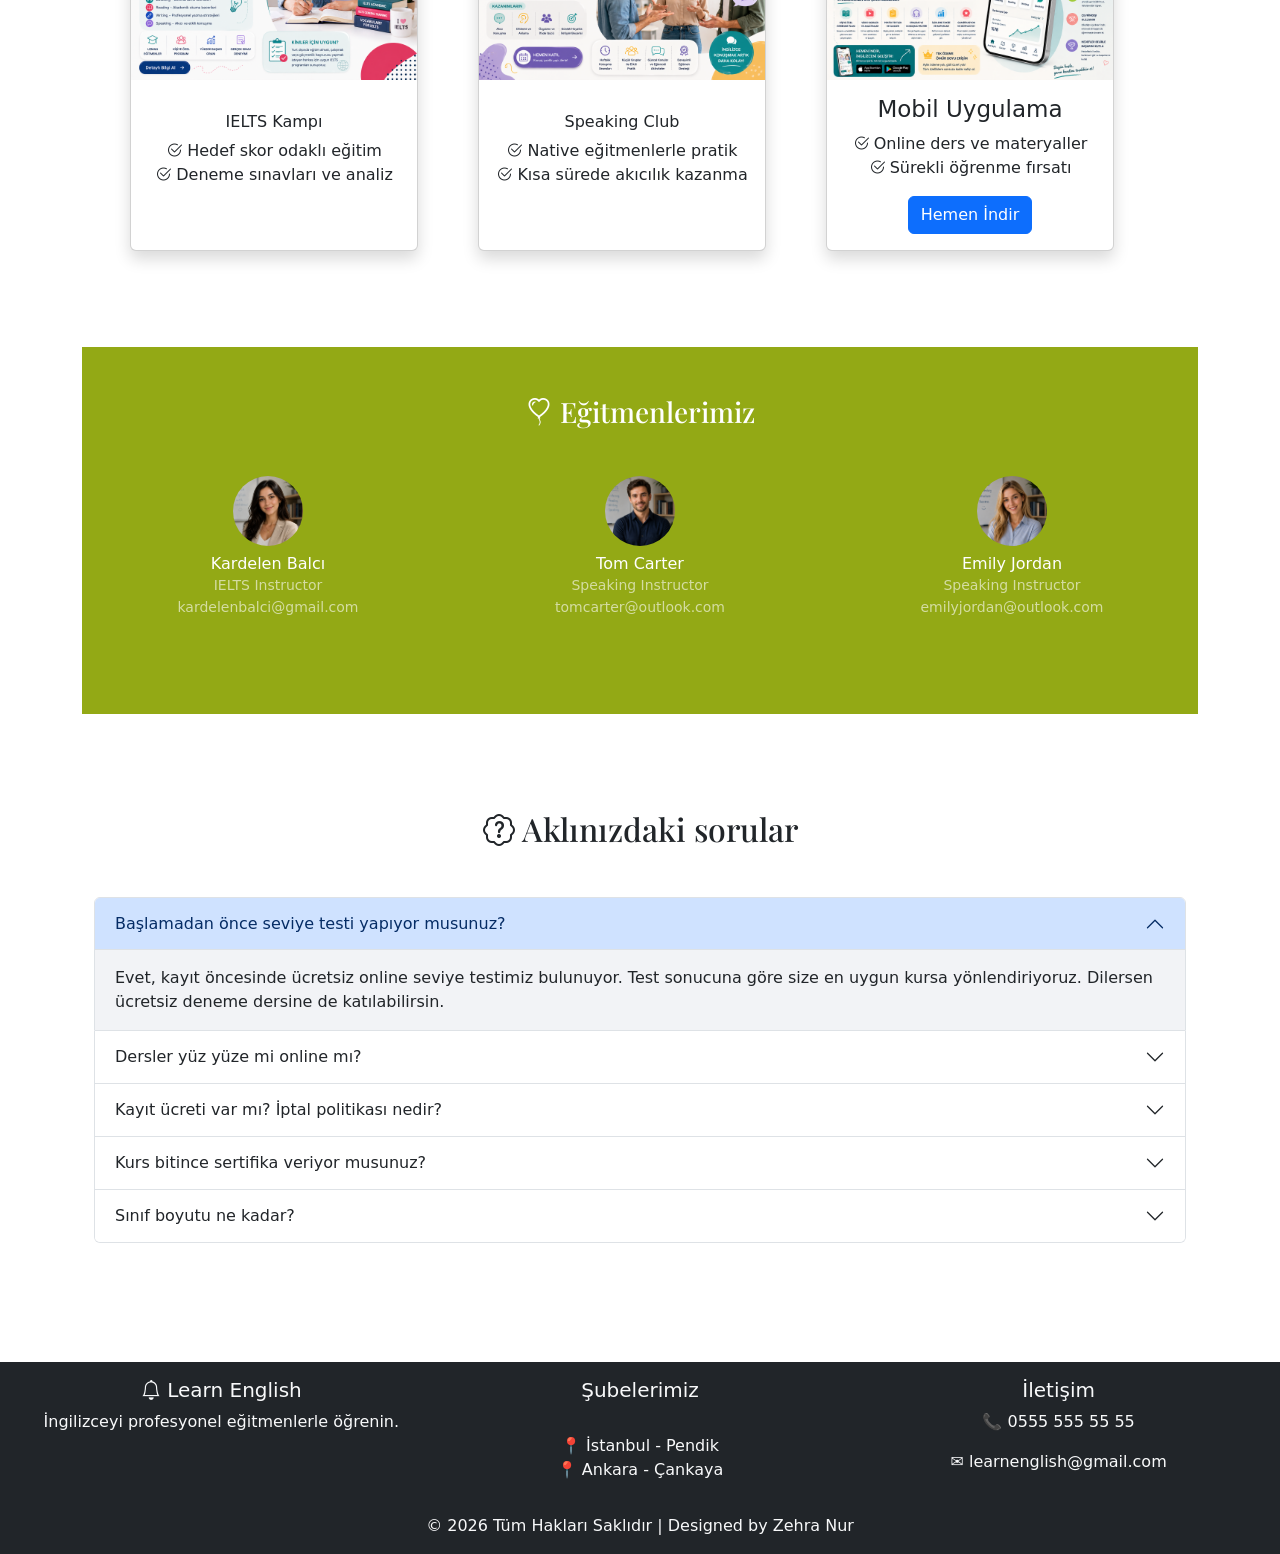
==== commit c8cb1904: "Added language switch and form improvements" ====
--- a/anasayfa.html
+++ b/anasayfa.html
@@ -2,369 +2,530 @@
 <html lang="en">
 
 <head>
-    <meta charset="UTF-8">
-    <meta name="viewport" content="width=device-width, initial-scale=1.0">
-    <title>learnenglish</title>
-    <link rel="stylesheet" href="style.css">
-    <link href="https://cdn.jsdelivr.net/npm/bootstrap@5.3.8/dist/css/bootstrap.min.css" rel="stylesheet" integrity="sha384-sRIl4kxILFvY47J16cr9ZwB07vP4J8+LH7qKQnuqkuIAvNWLzeN8tE5YBujZqJLB" crossorigin="anonymous">
-    <link href="https://cdn.jsdelivr.net/npm/bootstrap-icons@1.11.3/font/bootstrap-icons.css" rel="stylesheet"> <!--bootstrapin icon kütüphanesi cdn i yukarıdaki css için-->
-    <!-- css için bootstrap cdn i -->
-
-
-    <!-- google font tipi için link -->
-
-    <link href="https://fonts.googleapis.com/css2?family=Playfair+Display&display=swap" rel="stylesheet">
+  <meta charset="UTF-8">
+  <meta name="viewport" content="width=device-width, initial-scale=1.0">
+  <title>learnenglish</title>
+  <link href="https://cdn.jsdelivr.net/npm/bootstrap@5.3.8/dist/css/bootstrap.min.css" rel="stylesheet"
+    integrity="sha384-sRIl4kxILFvY47J16cr9ZwB07vP4J8+LH7qKQnuqkuIAvNWLzeN8tE5YBujZqJLB" crossorigin="anonymous">
+  <link href="https://cdn.jsdelivr.net/npm/bootstrap-icons@1.11.3/font/bootstrap-icons.css" rel="stylesheet">
+  <link rel="stylesheet" href="style.css">
+  
+  <!--bootstrapin icon kütüphanesi cdn i yukarıdaki css için-->
+  <!-- css için bootstrap cdn i -->
+
+
+  <!-- google font tipi için link -->
+
+  <link href="https://fonts.googleapis.com/css2?family=Playfair+Display&display=swap" rel="stylesheet">
 </head>
 
 <body>
 
 
-    <nav class="navbar  py-4">
-
-<div class="container">
-
-<a  class="navbar-brand  navbar-expand-lg fw-normal border border-2 border-light" href="anasayfa.html"><h4 class="marka">
-  <div class="container">LEARN ENGLISH</div></h4></a>
-
-
-<!--3 satır şey için div açtık -->
-
-
-<div class="d-flex gap-5 align-items-center ">
-      <a href="#programlar"   class="nav-link mx-3" > <i class="bi bi-check2-circle"></i> <span id="programText">Programlar</span></a>
-      <a href="#eğitmenler"  class="nav-link mx-3" > <i class="bi bi-check2-circle"></i>  <span id="teacherText">Eğitmenler</span>
-</a>
-      <a href="#faq"   class="nav-link mx-3" > <i class="bi bi-check2-circle"></i>  <span id="sssText">SSS</span>
-</a>
-
-      <a href="form.html"  class="btn btn-light rounded-pill ms-3" id="signup">Kayıt Ol</a>
-
-      <!--ingilizce switch butonu -->
-      <div class="form-check form-switch ms-3">
-  <input class="form-check-input" type="checkbox" id="languageSwitch" style="cursor: pointer;">
-  <label class="form-check-label" for="languageSwitch" id="langLabel">EN</label> 
-</div>
-    </div>
-
-</div>
-
-    </nav>
-
-
-
-<!--slider bölümü-->
-<section class="slider-section">
-
-
-  <div id="carouselExampleCaptions" class="carousel slide mt-5 p-5"  data-bs-ride="carousel" data-bs-interval="3000"> <!--bu özellik hızını ayarlıyor data bs interval ve otomatik hareket ettiriyor -->
-  <div class="carousel-indicators ">
-    <button type="button" data-bs-target="#carouselExampleCaptions" data-bs-slide-to="0" class="active" aria-current="true" aria-label="Slide 1"></button>
-    <button type="button" data-bs-target="#carouselExampleCaptions" data-bs-slide-to="1" aria-label="Slide 2"></button>
-    <button type="button" data-bs-target="#carouselExampleCaptions" data-bs-slide-to="2" aria-label="Slide 3"></button>
+  <nav class="navbar  py-4">
+
+    <div class="container">
+
+      <a class="navbar-brand  navbar-expand-lg fw-normal border  border-2 border-light" href="anasayfa.html">
+        <h4 class="marka">
+          <div class="container"><i class="bi bi-bell"></i> LEARN ENGLISH</div>
+        </h4>
+      </a>
+
+
+      <!--3 satır şey için div açtık -->
+
+
+      <div class="d-flex gap-5 align-items-center ">
+        <a href="#programlar" class="nav-link mx-3"> <i class="bi bi-check2-circle"></i> <span data-tr="Kurslar"
+            data-en="Courses">Kurslar</span></a>
+        <a href="#eğitmenler" class="nav-link mx-3"> <i class="bi bi-check2-circle"></i> <span data-tr="Eğitmenler"
+            data-en="Instructors">Eğitmenler</span>
+        </a>
+        <a href="#faq" class="nav-link mx-3"> <i class="bi bi-check2-circle"></i> <span data-tr="SSS"
+            data-en="FAQ">SSS</span>
+        </a>
+
+        <a href="form.html" class="btn btn-dark rounded-pill ms-3" id="signup"> <span data-tr="Kayıt Ol"
+            data-en="Sign Up">Kayıt Ol</span></a>
+
+        <!--ingilizce switch butonu -->
+        <div class="form-check form-switch ms-3">
+          <input class="form-check-input" type="checkbox" id="languageSwitch" style="cursor: pointer;">
+          <label class="form-check-label" for="languageSwitch" id="langLabel">EN</label>
+        </div>
+      </div>
+
+    </div>
+
+  </nav>
+
+
+
+  <!--slider ve yazı-->
+
+  <div class="container text-center">
+    <div class="row">
+      <div class="col-6">
+        <section class="slider-section">
+
+
+          <div id="carouselExampleCaptions" class="carousel slide mt-5 p-5" data-bs-ride="carousel"
+            data-bs-interval="3000"> <!--bu özellik hızını ayarlıyor data bs interval ve otomatik hareket ettiriyor -->
+            <div class="carousel-indicators ">
+              <button type="button" data-bs-target="#carouselExampleCaptions" data-bs-slide-to="0" class="active"
+                aria-current="true" aria-label="Slide 1"></button>
+              <button type="button" data-bs-target="#carouselExampleCaptions" data-bs-slide-to="1"
+                aria-label="Slide 2"></button>
+              <button type="button" data-bs-target="#carouselExampleCaptions" data-bs-slide-to="2"
+                aria-label="Slide 3"></button>
+            </div>
+            <div class="carousel-inner">
+              <div class="carousel-item active">
+                <img src="kurs foto1.jpg" class="d-block w-100" alt="resim bulunamadı">
+                <div class="carousel-caption d-none d-md-block">
+                  <h5> <span data-tr="IELTS’e Hazır mısın?" data-en="Are you ready for IELTS">IELTS’e Hazır
+                      mısın?</span></h5>
+                  <p> <span data-tr="Uzman eğitmenlerle hedeflediğin skora ulaş"
+                      data-en="Reach your target score with expert instructors.">Uzman eğitmenlerle hedeflediğin skora
+                      ulaş</span>
+                  </p>
+                </div>
+              </div>
+              <div class="carousel-item">
+                <img src="kurs foto2.png" class="d-block w-100" alt="resim bulunamadı">
+                <div class="carousel-caption d-none d-md-block">
+                  <h5> <span data-tr="Profesyonel Eğitimle İngilizceyi Öğren"
+                      data-en="Learn English with Professional Instructors">Profesyonel Eğitimle İngilizceyi
+                      Öğren</span>
+                  </h5>
+                  <p> <span data-tr="Güncel kaynaklar, yardımcı kitaplar ve konuşma odaklı dersler"
+                      data-en="Lessons focused on speaking, supported by up-to-date resources and learning materials.">Güncel
+                      kaynaklar, yardımcı kitaplar ve konuşma odaklı dersler</span>
+                  </p>
+                </div>
+              </div>
+              <div class="carousel-item">
+                <a href="form.html"><img src="kurs foto3.png" class="d-block w-100" alt="resim bulunamadı"></a>
+                <div class="carousel-caption d-none d-md-block">
+                  <a href="form.html " target="_blank">
+                    <h5> <span data-tr="Fırsatı Kaçırma, Hemen Başla"
+                        data-en="Don't Miss This Opportunity, Start Today">Fırsatı Kaçırma, Hemen Başla</span>
+                    </h5>
+                  </a> <!--başka sayfada açılması için target ekledik-->
+                  <a href="form.html"> <span data-tr="%20 indirim fırsatıyla hemen aramıza katıl"
+                      data-en="Get 20% off and join our community today.">%20 indirim fırsatıyla hemen aramıza
+                      katıl</span>
+                  </a>
+                </div>
+              </div>
+
+            </div> <!--bu oklar aşağı eklenmesine ragmen nasıl uste cıkıyor -->
+            <button class="carousel-control-prev" type="button" data-bs-target="#carouselExampleCaptions"
+              data-bs-slide="prev">
+              <span class="carousel-control-prev-icon" aria-hidden="true"></span>
+              <span class="visually-hidden">Previous</span>
+            </button>
+            <button class="carousel-control-next" type="button" data-bs-target="#carouselExampleCaptions"
+              data-bs-slide="next">
+              <span class="carousel-control-next-icon" aria-hidden="true"></span>
+              <span class="visually-hidden">Next</span>
+            </button>
+          </div>
+
+        </section>
+
+
+
+
+      </div>
+      <div class="col-6">
+        <div id="introcard" class="card border-0 shadow p-3 ">
+          <div class="card-body">
+            <h2 class="card-title marka "><i class="bi bi-chat-square-quote"></i> <span
+                data-tr="İngilizce Öğrenmenin En Etkili Yolu"
+                data-en="The Most Effective Way to Learn English">İngilizce Öğrenmenin En Etkili Yolu</span><i
+                class="bi bi-chat-square-quote"></i></h2>
+
+            <p class="card-text ">
+              <span data-tr="      Uzman eğitmenlerle konuşma, dinleme, yazma ve okuma becerilerini geliştir.
+" data-en="Improve your speaking, listening, writing, and reading skills with expert instructors."> Uzman eğitmenlerle
+                konuşma, dinleme, yazma ve okuma becerilerini geliştir.
+              </span>
+            </p>
+
+            <ul class="list-unstyled">
+              <li><i class="bi bi-award"></i> <span data-tr="Birebir online dersler" data-en="One-on-one online lessons
+
+">Birebir online dersler</span>
+              </li>
+              <li><i class="bi bi-award"></i> <span data-tr="IELTS,TOEFL sınavlarına hazırlık" data-en="IELTS and TOEFL exam preparation
+">IELTS,TOEFL sınavlarına hazırlık</span>
+              </li>
+              <li><i class="bi bi-award"></i> <span data-tr="Konuşma kulüplerine üyelik"
+                  data-en="Access to speaking clubs">Konuşma kulüplerine üyelik</span>
+              </li>
+            </ul>
+
+            <p class="card-text">
+              <i class="bi bi-check2-square"></i> <strong> <span data-tr="5000+ öğrenci hedeflerine ulaştı"
+                  data-en="Helped over 5,000 students achieve their goals">5000+ öğrenci hedeflerine ulaştı</span>
+              </strong>
+            </p>
+
+            <a href="form.html" class="btn btn-success rounded-pill">
+              <span data-tr=" Ücretsiz Deneme Dersi
+" data-en="Free  Trial  Lesson"> Ücretsiz Deneme Dersi
+              </span>
+            </a>
+          </div>
+        </div>
+      </div>
+
+    </div>
   </div>
-  <div class="carousel-inner">
-    <div class="carousel-item active">
-      <img src="kurs foto1.jpg" class="d-block w-100" alt="resim bulunamadı">
-      <div class="carousel-caption d-none d-md-block">
-        <h5>IELTS’e Hazır mısın?</h5>
-        <p>Uzman eğitmenlerle hedeflediğin skora ulaş</p>
-      </div>
-    </div>
-    <div class="carousel-item">
-      <img src="kurs foto2.png" class="d-block w-100" alt="resim bulunamadı">
-      <div class="carousel-caption d-none d-md-block">
-        <h5>Profesyonel Eğitimle İngilizceyi Öğren</h5>
-        <p>Güncel kaynaklar, yardımcı kitaplar ve konuşma odaklı dersler</p>
-      </div>
-    </div>
-    <div class="carousel-item">
-      <a href="form.html"><img src="kurs foto3.png" class="d-block w-100"  alt="resim bulunamadı"></a>
-      <div class="carousel-caption d-none d-md-block">
-       <a href="form.html " target="_blank"><h5>Fırsatı Kaçırma, Hemen Başla</h5></a> <!--başka sayfada açılması için target ekledik-->
-       <a href="form.html"><p>%20 indirim fırsatıyla hemen aramıza katıl</p></a> 
-      </div>
-    </div>
-   
-  </div>   <!--bu oklar aşağı eklenmesine ragmen nasıl uste cıkıyor -->
-  <button class="carousel-control-prev" type="button" data-bs-target="#carouselExampleCaptions" data-bs-slide="prev">
-    <span class="carousel-control-prev-icon" aria-hidden="true"></span>
-    <span class="visually-hidden">Previous</span>
-  </button>
-  <button class="carousel-control-next" type="button" data-bs-target="#carouselExampleCaptions" data-bs-slide="next">
-    <span class="carousel-control-next-icon" aria-hidden="true"></span>
-    <span class="visually-hidden">Next</span>
-  </button>
-</div>
-
-</section>
-
-
-
-
-
-<!--programlar bölümü -->  <!--bootstrap classa shadow eklersen direkt gölgelendirir border çeker -->
-
-
-
-<div class="container" id="programlar" >
-  
-<h2 id="BaslikProgramlar" class="section-title text-center mb-5 my-5 marka">
-      Kurslarımız
-    </h2> <hr>
-<div class="container text-center p-5 my-5 ">
-  <div class="row">
-    <div class="col">
-     <div class="card shadow" style="width: 18rem;" onclick="openImage('program1.png')"><!--onclick ekledik en altta body kapanmadan overlay foto var div içinde bir de css ve js kodu var incele bir de neden bu dive onclick ekledik başka div değil -->
-  <img src="program1.png" class="card-img-top" alt="resim bulunamadı">
-  <div class="card-body">
-    <p class="card-text"><h6>Beginner Level (A1–A2)</h6>   <i class="bi bi-check2-circle"></i>Günlük konuşma pratiği <br> <i class="bi bi-check2-circle"></i>Sıfırdan sağlam temel</p>
+
+
+
+
+
+
+
+
+  <!--programlar bölümü --> <!--bootstrap classa shadow eklersen direkt gölgelendirir border çeker -->
+
+
+
+  <div class="container" id="programlar">
+
+    <h2 id="BaslikProgramlar" class="section-title text-center mb-5 my-5 marka">
+      <i class="bi bi-joystick"></i> <span data-tr="Kurslarımız" data-en="Courses">Kurslarımız</span>
+
+    </h2>
+    <hr>
+    <div class="container text-center p-5 my-5 ">
+      <div class="row">
+        <div class="col">
+          <div class="card shadow" style="width: 18rem;" onclick="openImage('program1.png')">
+            <!--onclick ekledik en altta body kapanmadan overlay foto var div içinde bir de css ve js kodu var incele bir de neden bu dive onclick ekledik başka div değil -->
+            <img src="program1.png" class="card-img-top" alt="resim bulunamadı">
+            <div class="card-body">
+              <p class="card-text">
+              <h6>Beginner Level (A1–A2)</h6> <i class="bi bi-check2-circle"></i> <span data-tr="Günlük konuşma pratiği " data-en="Daily speaking practice">Günlük konuşma pratiği </span>
+<br> <i
+                class="bi bi-check2-circle"></i> <span data-tr="Sıfırdan sağlam temel" data-en="Strong foundation from scratch">Sıfırdan sağlam temel</span>
+</p>
+            </div>
+          </div>
+        </div>
+        <div class="col">
+          <div class="card shadow" style="width: 18rem;" onclick="openImage('program2.png')">
+            <img src="program2.png" class="card-img-top" alt="resim bulunamadı">
+            <div class="card-body">
+              <p class="card-text">
+              <h6>Intermediate Level (B1–B2)</h6> <i class="bi bi-check2-circle"></i>  <span data-tr="Akıcı konuşma geliştirme" data-en="Improve speaking fluency">Akıcı konuşma geliştirme</span>
+ <br><i
+                class="bi bi-check2-circle"></i>  <span data-tr="Günlük ve iş İngilizcesi" data-en="Everyday and business English">Günlük ve iş İngilizcesi</span>
+ </p>
+            </div>
+          </div>
+        </div>
+        <div class="col">
+          <div class="card shadow " style="width: 18rem;" onclick="openImage('program3.png')">
+            <img src="program3.png" class="card-img-top" alt="resim bulunamadı ">
+            <div class="card-body">
+              <p class="card-text">
+              <h6>Advanced Level (C1–C2)</h6> <i class="bi bi-check2-circle"></i>  <span data-tr="Akademik İngilizce kullanımı" data-en="Academic English skills
+">Akademik İngilizce kullanımı</span>
+ <br><i
+                class="bi bi-check2-circle"></i>
+               <span data-tr="İleri seviye konuşma pratiği" data-en="Advanced speaking practice">İleri seviye konuşma pratiği</span>
+ </p>
+            </div>
+          </div>
+        </div>
+      </div>
+    </div>
+
+    <div class="container text-center p-5  ">
+      <div class="row">
+        <div class="col-md-4 d-flex">
+          <div class="card shadow" style="width: 18rem;" onclick="openImage('ielts.png')">
+            <img src="ielts.png" class="card-img-top" alt="resim bulunamadı">
+            <div class="card-body">
+              <p class="card-text">
+              <h6> <span data-tr="IELTS Kampı" data-en="IELTS Camp">IELTS Kampı</span>
+</h6> <i class="bi bi-check2-circle"></i>  <span data-tr="Hedef skor odaklı eğitim" data-en="Target score-focused preparation">Hedef skor odaklı eğitim</span>
+ <br> <i
+                class="bi bi-check2-circle"></i>  <span data-tr="Deneme sınavları ve analiz" data-en="Practice tests and performance analysis">Deneme sınavları ve analiz </span>
+</p>
+            </div>
+
+          </div>
+        </div>
+        <div class="col-md-4 d-flex">
+          <div class="card shadow" style="width: 18rem;" onclick="openImage('speakıng-club.png')">
+            <img src="speakıng-club.png" class="card-img-top" alt="resim bulunamadı">
+            <div class="card-body">
+              <p class="card-text">
+              <h6>Speaking Club</h6> <i class="bi bi-check2-circle"></i>  <span data-tr="Native eğitmenlerle pratik" data-en="Practice with native instructors">Native eğitmenlerle pratik</span>
+ <br>
+              <i class="bi bi-check2-circle"></i> <span data-tr="Kısa sürede akıcılık kazanma" data-en="Improve fluency in a short time">Kısa sürede akıcılık kazanma</span>
+ 
+
+
+              </p>
+
+
+            </div>
+          </div>
+        </div>
+        <div class="col-md-4 d-flex">
+
+          <div class="card shadow" style="width: 18rem;" onclick="openImage('app.png')">
+            <img src="app.png" class="card-img-top" alt="resim bulunamadı">
+            <div class="card-body">
+              <h5 class="card-title"> <span data-tr="Mobil Uygulama" data-en="Mobile App">Mobil Uygulama</span>
+</h5>
+              <p class="card-text"><i class="bi bi-check2-circle"></i> <span data-tr="Online ders ve materyaller" data-en="Online lessons and learning materials">Online ders ve materyaller</span>
+ <br> <i
+                  class="bi bi-check2-circle"></i> <span data-tr="Sürekli öğrenme fırsatı" data-en="Learn continuously wherever you are">Sürekli öğrenme fırsatı</span>
+</p>
+              <a href="https://www.apple.com/app-store/" target="_blank" class="btn btn-primary">  <span data-tr="Hemen İndir" data-en="Download Now">Hemen İndir</span>
+ </a>
+            </div>
+          </div>
+
+        </div>
+
+      </div>
+
+    </div>
+
+    <!--eğitmenlerimiz bölümü-->
+
+    <section id="eğitmenler" class="teachers py-5 mt-5 mb-5 full-section ">
+      <div class="container-fluid">
+
+        <h3 id="eğitmenlerBaslik" class="text-center mb-5 marka "> <i class="bi bi-balloon-heart"></i> <span
+            data-tr="Eğitmenlerimiz" data-en="Instructors">Eğitmenlerimiz</span>
+        </h3>
+
+        <div class="row text-center ">
+
+          <div class="col-md-4 mb-5">
+            <img src="Teacher1.png" class="teacher-img">
+            <h6 class="mt-2 mb-0">Kardelen Balcı</h6>
+            <small>IELTS Instructor</small>
+            <a href="mailto:kardelenbalci@gmail.com" style="text-decoration: none;"><small
+                class="d-block">kardelenbalci@gmail.com</small></a>
+          </div>
+
+          <div class="col-md-4">
+            <img src="Teacher2.png" class="teacher-img">
+            <h6 class="mt-2 mb-0">Tom Carter</h6>
+            <small>Speaking Instructor</small> <!--small tagı yazıyı arka planda gösterir -->
+            <a href="mailto:tomcarter@outlook.com" style="text-decoration: none;"><small
+                class="d-block">tomcarter@outlook.com</small>
+            </a>
+
+          </div>
+
+          <div class="col-md-4">
+            <img src="Teacher3.png" class="teacher-img">
+            <h6 class="mt-2 mb-0">Emily Jordan </h6>
+            <small>Speaking Instructor</small>
+            <a href="mailto:emilyjordan@outlook.com" style="text-decoration: none;"><small
+                class="d-block">emilyjordan@outlook.com</small></a>
+          </div>
+
+        </div>
+
+      </div>
+    </section>
+
+
+    <!-- sss kısmı -->
+
+
+    <section class="faq py-5  " id="faq" style="height:600px">
+      <div class="container">
+
+        <h2 id="FAQ" class="section-title text-center mb-5 marka ">
+          <i class="bi bi-patch-question"></i> <span data-tr="Aklınızdaki Sorular" data-en="Frequently Asked Questions">Aklınızdaki sorular</span>
+          
+        </h2>
+
+        <div class="accordion" id="faqAccordion">
+
+          <div class="accordion-item">
+            <h2 class="accordion-header" id="headingOne">
+              <button class="accordion-button " type="button" data-bs-toggle="collapse" data-bs-target="#questionOne">
+                <span data-tr=" Başlamadan önce seviye testi yapıyor musunuz?
+" data-en="Do you provide a placement test before enrollment?"> Başlamadan önce seviye testi yapıyor musunuz?
+                </span>
+
+              </button>
+            </h2>
+            <div id="questionOne" class="accordion-collapse collapse show" data-bs-parent="#faqAccordion">
+              <div class="accordion-body">
+                <span data-tr="Evet, kayıt öncesinde ücretsiz online seviye testimiz bulunuyor. Test sonucuna göre size en uygun kursa yönlendiriyoruz. Dilersen ücretsiz deneme dersine de katılabilirsin.
+" data-en="Yes, we offer a free online placement test before enrollment. Based on your results, we recommend the most suitable course for your level. You can also join a free trial lesson if you wish.">Evet,
+                  kayıt öncesinde ücretsiz online seviye testimiz bulunuyor. Test sonucuna göre size en uygun kursa
+                  yönlendiriyoruz. Dilersen ücretsiz deneme dersine de katılabilirsin.
+                </span>
+              </div>
+            </div>
+          </div>
+
+          <div class="accordion-item">
+            <h2 class="accordion-header" id="headingTwo">
+              <button class="accordion-button collapsed" type="button" data-bs-toggle="collapse"
+                data-bs-target="#questionTwo">
+                <span data-tr="Dersler yüz yüze mi online mı?" data-en="Are the lessons online or face-to-face?">Dersler yüz yüze mi online mı?</span>
+ 
+              </button>
+            </h2>
+            <div id="questionTwo" class="accordion-collapse collapse" data-bs-parent="#faqAccordion">
+              <div class="accordion-body">
+                 <span data-tr="Her iki seçeneği de sunuyoruz. Merkezimizde yüz yüze ya da canlı online derslerle esnek bir öğrenme
+                deneyimi yaşayabilirsin." data-en="We offer both online and face-to-face classes. You can choose the learning method that best suits your schedule and preferences.">Her iki seçeneği de sunuyoruz. Merkezimizde yüz yüze ya da canlı online derslerle esnek bir öğrenme
+                deneyimi yaşayabilirsin.</span>
+
+              </div>
+            </div>
+          </div>
+
+          <div class="accordion-item">
+            <h2 class="accordion-header" id="headingThree">
+              <button class="accordion-button collapsed" type="button" data-bs-toggle="collapse"
+                data-bs-target="#questionThree">
+                <span data-tr=" Is there a registration fee? What is your cancellation policy?
+" data-en="Is there a registration fee? What is your cancellation policy?"> Kayıt ücreti var mı? İptal politikası nedir?
+</span>
+              </button>
+            </h2>
+            <div id="questionThree" class="accordion-collapse collapse" data-bs-parent="#faqAccordion">
+              <div class="accordion-body">
+                <span data-tr="Kayıt ücreti yoktur. İlk dersten itibaren 14 gün içinde herhangi bir gerekçe göstermeden iptal edebilir,
+                ödediğin ücretin tamamını geri alabilirsin." data-en="There is no hidden registration fee. For information about cancellations and refunds, please contact our support team.">Kayıt ücreti yoktur. İlk dersten itibaren 14 gün içinde herhangi bir gerekçe göstermeden iptal edebilir,
+                ödediğin ücretin tamamını geri alabilirsin.</span>
+ 
+              </div>
+            </div>
+          </div>
+
+          <div class="accordion-item">
+            <h2 class="accordion-header" id="headingFour">
+              <button class="accordion-button collapsed" type="button" data-bs-toggle="collapse"
+                data-bs-target="#questionFour">
+                 <span data-tr="Kurs bitince sertifika veriyor musunuz?" data-en="Do you provide a certificate after course completion?">Kurs bitince sertifika veriyor musunuz?</span>
+
+              </button>
+            </h2>
+            <div id="questionFour" class="accordion-collapse collapse" data-bs-parent="#faqAccordion">
+              <div class="accordion-body">
+                 <span data-tr="Evet, kurs tamamlandığında uluslararası geçerliliği olan LearnEnglish tamamlama sertifikası veriyoruz.
+                IELTS/TOEFL kurslarında ise sınav başvuru desteği de sağlıyoruz." data-en="Yes, students who successfully complete the course receive a certificate of completion.">Evet, kurs tamamlandığında uluslararası geçerliliği olan LearnEnglish tamamlama sertifikası veriyoruz.
+                IELTS/TOEFL kurslarında ise sınav başvuru desteği de sağlıyoruz.</span>
+
+              </div>
+            </div>
+          </div>
+
+          <div class="accordion-item">
+            <h2 class="accordion-header" id="headingFive">
+              <button class="accordion-button collapsed" type="button" data-bs-toggle="collapse"
+                data-bs-target="#questionFive">
+                 <span data-tr="Sınıf boyutu ne kadar?
+" data-en="What is the class size?">Sınıf boyutu ne kadar?
+</span>
+              </button>
+            </h2>
+            <div id="questionFive" class="accordion-collapse collapse" data-bs-parent="#faqAccordion">
+              <div class="accordion-body">
+                 <span data-tr="Maksimum 8 kişilik küçük sınıflarla çalışıyoruz. Bu sayede her öğrenciye kişisel ilgi gösterilebiliyor
+                ve hızlı ilerleme sağlanıyor" data-en="Class sizes are kept small to ensure effective learning and active participation. The number of students may vary depending on the course.">Maksimum 8 kişilik küçük sınıflarla çalışıyoruz. Bu sayede her öğrenciye kişisel ilgi gösterilebiliyor
+                ve hızlı ilerleme sağlanıyor.</span>
+
+              </div>
+            </div>
+          </div>
+        </div>
+      </div>
   </div>
-</div>
-    </div>
-    <div class="col">
-      <div class="card shadow" style="width: 18rem;" onclick="openImage('program2.png')">
-  <img src="program2.png" class="card-img-top" alt="resim bulunamadı">
-  <div class="card-body">
-    <p class="card-text"><h6>Intermediate Level (B1–B2)</h6> <i class="bi bi-check2-circle"></i>Akıcı konuşma geliştirme <br><i class="bi bi-check2-circle"></i>Günlük ve iş İngilizcesi </p>
+  </section>
+
+
+  <a href="https://wa.me/090000000" target="_blank" class="whatsapp-btn">
+    <i class="bi bi-whatsapp"></i>
+  </a>
+
+
+
+
+  <footer class="container-fluid bg-dark text-light  w-100  ">
+    <div>
+
+    </div>
+    <div class="container-fluid text-center   ">
+      <div class="row">
+        <!--grid maantıgı kullanmıs -->
+
+        <div class="col-md-4 mt-3 ">
+          <h5><i class="bi bi-bell"></i> Learn English</h5>
+          <p> <span data-tr="İngilizceyi profesyonel eğitmenlerle öğrenin."
+              data-en="Learn English with professional instructors.">İngilizceyi profesyonel eğitmenlerle
+              öğrenin.</span>
+          </p>
+        </div>
+
+
+        <div class="col-md-4 mt-3">
+          <h5><span data-tr="Şubelerimiz" data-en="Our Branches">Şubelerimiz </span>
+          </h5>
+          <br>
+          <ul class="list-unstyled">
+            <li>📍 İstanbul - Pendik</li>
+            <li>📍 Ankara - Çankaya</li>
+
+          </ul>
+        </div>
+
+
+        <div class="col-md-4 mt-3">
+          <h5><span data-tr="İletişim" data-en="Contact Us">İletişim</span></h5>
+
+          <p>📞 0555 555 55 55</p>
+          <p>✉️ learnenglish@gmail.com</p>
+        </div>
+
+      </div>
+    </div>
+
+
+    <div class="text-center p-3 "> <!--ayrı divde araya çizgi cekmek istersek border top yapabiliriz bu div için -->
+      <span data-tr="© 2026 Tüm Hakları Saklıdır | Designed by Zehra Nur"
+        data-en="© 2026 All Rights Reserved | Designed by Zehra Nur">© 2026 Tüm Hakları Saklıdır | Designed by Zehra
+        Nur</span>
+
+    </div>
+  </footer>
+
+  <!--programlar bölümünde resme tıklayınca açılması için -->
+  <div id="imageOverlay" onclick="closeImage()">
+    <img id="overlayImg">
   </div>
-</div>
-    </div>
-    <div class="col">
-      <div class="card shadow " style="width: 18rem;" onclick="openImage('program3.png')">
-  <img src="program3.png" class="card-img-top" alt="resim bulunamadı ">
-  <div class="card-body">
-    <p class="card-text"> <h6>Advanced Level (C1–C2)</h6> <i class="bi bi-check2-circle"></i>Akademik İngilizce kullanımı <br><i class="bi bi-check2-circle"></i>
-   İleri seviye konuşma pratiği </p>
-  </div>
-</div>
-    </div>
-  </div>
-</div>
-
-<div class="container text-center p-5  ">
-  <div class="row">
-    <div class="col-md-4 d-flex">
-     <div class="card shadow" style="width: 18rem;" onclick="openImage('ielts.png')"  >
-  <img src="ielts.png" class="card-img-top" alt="resim bulunamadı">
-  <div class="card-body">
-    <p class="card-text"> <h6>IELTS Kampı</h6> <i class="bi bi-check2-circle"></i>Hedef skor odaklı eğitim <br> <i class="bi bi-check2-circle"></i>Deneme sınavları ve analiz </p>
-</div>
-
-</div>
-    </div>
-    <div class="col-md-4 d-flex">
-      <div class="card shadow" style="width: 18rem;" onclick="openImage('speakıng-club.png')">
-  <img src="speakıng-club.png" class="card-img-top" alt="resim bulunamadı">
-  <div class="card-body">
-    <p class="card-text"> <h6>Speaking Club</h6> <i class="bi bi-check2-circle"></i>Native eğitmenlerle pratik <br> 
-     <i class="bi bi-check2-circle"></i> Kısa sürede akıcılık kazanma
-
-      
-    </p>
-
-
-  </div>
-</div>
-    </div>
-    <div class="col-md-4 d-flex">
-
-<div class="card shadow" style="width: 18rem;" onclick="openImage('app.png')">
-  <img src="app.png" class="card-img-top" alt="resim bulunamadı">
-  <div class="card-body">
-    <h6 class="card-title">Mobil Uygulama</h6>
-    <p class="card-text"><i class="bi bi-check2-circle"></i>Online ders ve materyaller <br> <i class="bi bi-check2-circle"></i>Sürekli öğrenme fırsatı</p>
-    <a href="https://www.apple.com/app-store/" target="_blank" class="btn btn-primary">Hemen İndir </a>
-  </div>
-</div>
-
-    </div>
-   
-</div>
- 
-</div>
-
-<!--eğitmenlerimiz bölümü-->
-
-<section id="eğitmenler" class="teachers py-5 mt-5 mb-5 full-section ">
-  <div class="container-fluid">
-
-    <h3 id="eğitmenlerBaslik" class="text-center mb-5 marka ">Eğitmenlerimiz</h3>
-
-    <div class="row text-center ">
-
-      <div class="col-md-4 mb-5">
-        <img src="Teacher1.png" class="teacher-img">
-        <h6 class="mt-2 mb-0">Kardelen Balcı</h6>
-        <small>IELTS Instructor</small>
-        <small class="d-block">kardelenbalci@gmail.com</small>
-      </div>
-
-      <div class="col-md-4">
-        <img src="Teacher2.png" class="teacher-img">
-        <h6 class="mt-2 mb-0">Tom Carter</h6>
-                <small>Speaking Instructor</small> <!--small tagı yazıyı arka planda gösterir -->
-                <small class="d-block">tomcarter@outlook.com</small>
-
-      </div>
-
-      <div class="col-md-4">
-        <img src="Teacher3.png" class="teacher-img">
-        <h6 class="mt-2 mb-0">Emily Jordan </h6>
-        <small>Speaking Instructor</small>
-        <small class="d-block">emilyjordan@gmail.com</small>
-      </div>
-
-    </div>
-
-  </div>
-</section>
-
-
-<!-- sss kısmı -->
-
-
-<section class="faq py-5  " id="faq" style="height:600px">
-  <div class="container">
-
-    <h2  id="FAQ" class="section-title text-center mb-5 marka ">
-      Aklınızdaki sorular
-    </h2>
-
-    <div class="accordion" id="faqAccordion">
-
-      <div class="accordion-item">
-        <h2 class="accordion-header" id="headingOne">
-          <button class="accordion-button " type="button" data-bs-toggle="collapse" data-bs-target="#questionOne" >
-            Başlamadan önce seviye testi yapıyor musunuz?
-            
-          </button>
-        </h2>
-        <div id="questionOne" class="accordion-collapse collapse show" data-bs-parent="#faqAccordion">
-          <div class="accordion-body">
-            Evet, kayıt öncesinde ücretsiz online seviye testimiz bulunuyor. Test sonucuna göre size en uygun kursa yönlendiriyoruz. Dilersen ücretsiz deneme dersine de katılabilirsin.
-          </div>
-        </div>
-      </div>
-
-      <div class="accordion-item">
-        <h2 class="accordion-header" id="headingTwo">
-          <button class="accordion-button collapsed" type="button" data-bs-toggle="collapse" data-bs-target="#questionTwo">
-            Dersler yüz yüze mi online mı?
-          </button>
-        </h2>
-        <div id="questionTwo" class="accordion-collapse collapse" data-bs-parent="#faqAccordion">
-          <div class="accordion-body">
-            Her iki seçeneği de sunuyoruz. Merkezimizde yüz yüze ya da canlı online derslerle esnek bir öğrenme deneyimi yaşayabilirsin.
-          </div>
-        </div>
-      </div>
-
-      <div class="accordion-item">
-        <h2 class="accordion-header" id="headingThree">
-          <button class="accordion-button collapsed" type="button" data-bs-toggle="collapse" data-bs-target="#questionThree">
-            Kayıt ücreti var mı? İptal politikası nedir?
-          </button>
-        </h2>
-        <div id="questionThree" class="accordion-collapse collapse" data-bs-parent="#faqAccordion">
-          <div class="accordion-body">
-            Kayıt ücreti yoktur. İlk dersten itibaren 14 gün içinde herhangi bir gerekçe göstermeden iptal edebilir, ödediğin ücretin tamamını geri alabilirsin.
-          </div>
-        </div>
-      </div>
-
-      <div class="accordion-item">
-        <h2 class="accordion-header" id="headingFour">
-          <button class="accordion-button collapsed" type="button" data-bs-toggle="collapse" data-bs-target="#questionFour">
-            Kurs bitince sertifika veriyor musunuz?
-          </button>
-        </h2>
-        <div id="questionFour" class="accordion-collapse collapse" data-bs-parent="#faqAccordion">
-          <div class="accordion-body">
-            Evet, kurs tamamlandığında uluslararası geçerliliği olan LearnEnglish tamamlama sertifikası veriyoruz. IELTS/TOEFL kurslarında ise sınav başvuru desteği de sağlıyoruz.
-          </div>
-        </div>
-      </div>
-
-      <div class="accordion-item">
-        <h2 class="accordion-header" id="headingFive">
-          <button class="accordion-button collapsed" type="button" data-bs-toggle="collapse" data-bs-target="#questionFive">
-            Sınıf boyutu ne kadar?
-          </button>
-        </h2>
-        <div id="questionFive" class="accordion-collapse collapse" data-bs-parent="#faqAccordion">
-          <div class="accordion-body">
-            Maksimum 8 kişilik küçük sınıflarla çalışıyoruz. Bu sayede her öğrenciye kişisel ilgi gösterilebiliyor ve hızlı ilerleme sağlanıyor.
-          </div>
-        </div>
-      </div>
-
-    </div>
-  </div>
-</section>
-
-
-<a href="https://wa.me/090000000" target="_blank" class="whatsapp-btn">
-  <i class="bi bi-whatsapp"></i>
-</a>
-
-
-
-
-<footer class="bg-dark text-light pt-4 mt-5 w-100 container-fluid">
-  <div>
-    
-  </div>
-  <div class="container-fluid text-center text-md-start ">
-    <div class="row">
-                                     <!--grid maantıgı kullanmıs -->
-      
-      <div class="col-md-4 mb-3 ">
-        <h5>Learn English</h5>
-        <p>İngilizceyi profesyonel eğitmenlerle öğrenin.</p>
-      </div>
-
-      
-      <div class="col-md-4 mb-3">
-        <h5 id="şubeler">Şubelerimiz</h5>
-        <br>
-        <ul class="list-unstyled">
-          <li>📍 İstanbul - Pendik</li>
-          <li>📍 Ankara - Çankaya</li>
-         
-        </ul>
-      </div>
-
-     
-      <div class="col-md-4 mb-3">
-        <h5 id="contact">İletişim</h5>
-        <p>📞 0555 555 55 55</p>
-        <p>✉️ learnenglish@gmail.com</p>
-      </div>
-
-    </div>
-  </div>
-
-  
-  <div class="text-center p-3 "> <!--ayrı divde araya çizgi cekmek istersek border top yapabiliriz bu div için -->
-    © 2026 Tüm Hakları Saklıdır | Designed by Zehra Nur
-  </div>
-</footer>
-
-<!--programlar bölümünde resme tıklayınca açılması için -->
-<div id="imageOverlay" onclick="closeImage()">
-  <img id="overlayImg">
-</div>
-
- <script src="https://cdn.jsdelivr.net/npm/bootstrap@5.3.3/dist/js/bootstrap.bundle.min.js"></script>
+
+  <script src="https://cdn.jsdelivr.net/npm/bootstrap@5.3.3/dist/js/bootstrap.bundle.min.js"></script>
   <script src="script.js"></script>
 
 
 
 </body>
+
 </html>
 
 
 
-<!-- en son mobile düşünce navbarın 3 tane yazısını metü butonuna dönüştürecek responsive özelliği yaz -->
-
-
+<!-- en son mobile düşünce navbarın 3 tane yazısını metü butonuna dönüştürecek responsive özelliği yaz -->
--- a/style.css
+++ b/style.css
@@ -1,7 +1,7 @@
 
 
 .navbar{
-    background-color: #cacd9b;
+    background-color: #d5dd9b;
 }
 
 .marka{
@@ -28,7 +28,7 @@
 }
 
 .carousel-item img {
-  height: 500px;
+  height: 400px;
   object-fit: cover;
   object-position: left center; 
   border-radius: 20px;
@@ -64,6 +64,23 @@
   transition: 0.2s;  /* geçiş yumuşaklığı*/
 }
 
+
+#introcard{
+  background-color: #cbcba0;
+  border-radius: 50px;
+   margin: 90px;
+   
+}
+
+.card-title{
+
+  font-size: 23px;
+}
+
+
+
+/*  wp butonu */
+
 .whatsapp-btn {  /* css yazmasaydık a nın içine ikon koydugumuz için direkt en alta icon gelirdi link özelliğiyle */
   position: fixed;
   bottom: 30px;
@@ -89,7 +106,7 @@
 form{
 
   background-color: rgb(224, 224, 216);
- border-radius: 90px;
+ border-radius: 80px;
 
  
 }
@@ -98,13 +115,19 @@
   color: rgb(21, 21, 0);
 }
 
+/* switch butonu default mavı degerini yenmek için csss ekledım yesile donsun dıye */
+.form-switch .form-check-input:checked {
+    background-color: #198754 !important;
+    border-color: #198754 !important;
+}
+
 /* form akan başlık bölümü*/
 .kayan-yazı{
   width: 100%;
   overflow: hidden;
-  background: #f8f9fa;
   white-space: nowrap;
   box-sizing: border-box;
+  padding: 10px;
 }
 
 .kayan-yazı p {
@@ -123,6 +146,11 @@
   100% {
     transform: translateX(-100%);
   }
+}
+
+
+.kayan-yazı{
+  background-color: #cbcba0;
 }
 
 /* -100% → kendi genişliği kadar sola gider
@@ -164,4 +192,4 @@
 }
 
 
-/* butona basınca renginin değişmesini ayarlayamadım ona bak */
+
